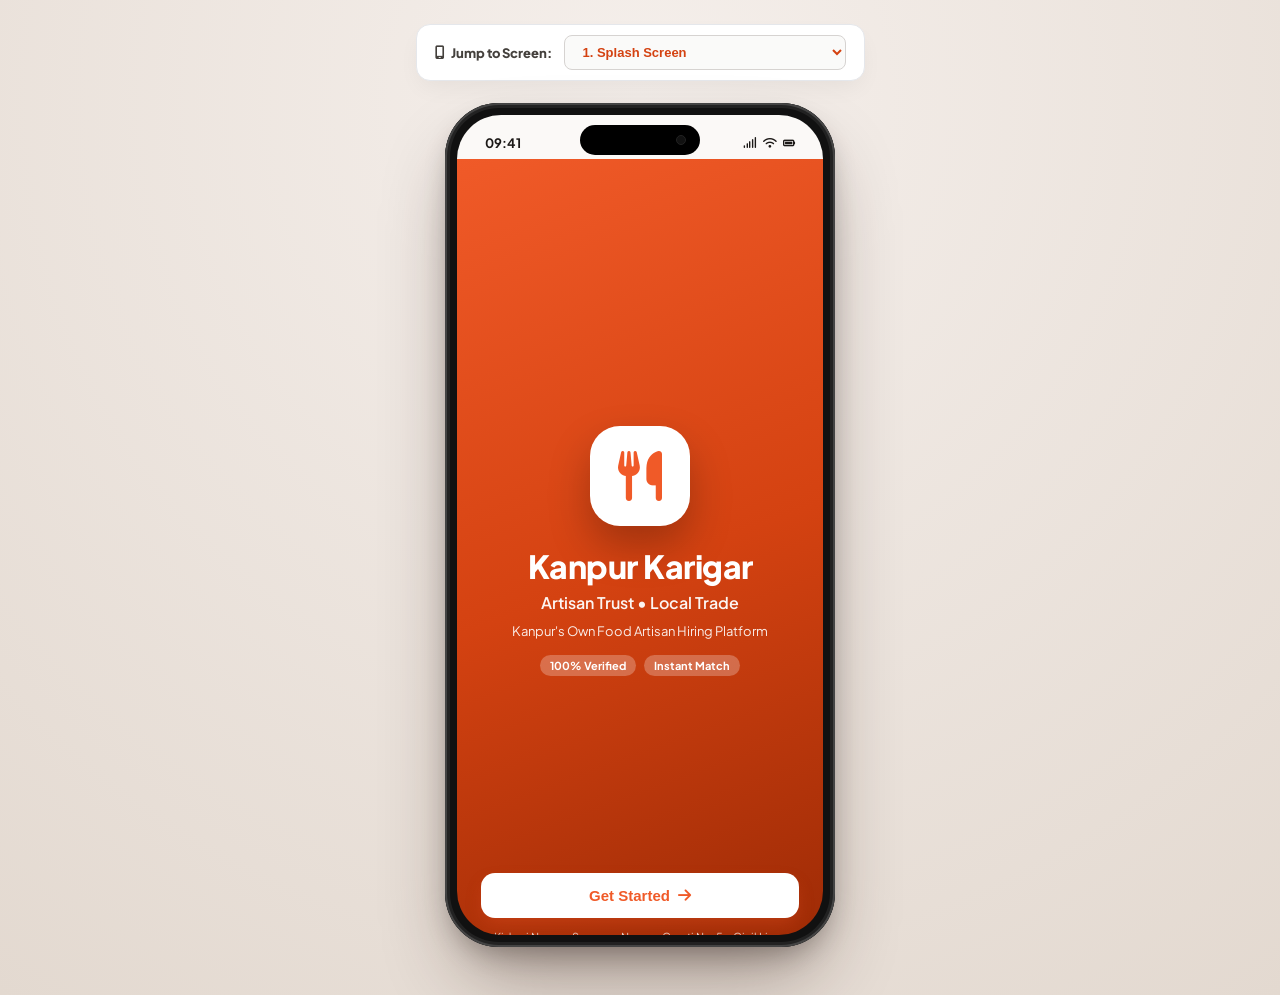
==== prototype-all.html @ 55ea6ddb "feat: refine responsive phone framing, add screen selector, dynamic bottom nav & modular designer st" ====
<!DOCTYPE html>
<html lang="en">
<head>
<meta charset="UTF-8">
<meta name="viewport" content="width=device-width, initial-scale=1.0">
<title>Kanpur Karigar — Kanpur's Local Artisan Hiring Platform</title>
<link rel="preconnect" href="https://fonts.googleapis.com">
<link rel="preconnect" href="https://fonts.gstatic.com" crossorigin>
<link href="https://fonts.googleapis.com/css2?family=Plus+Jakarta+Sans:wght@400;500;600;700;800&display=swap" rel="stylesheet">
<link rel="stylesheet" href="https://cdnjs.cloudflare.com/ajax/libs/font-awesome/6.5.1/css/all.min.css">
<style>
  :root {
    --primary: #F05A28;
    --primary-dark: #D44211;
    --primary-light: #FFF0EB;
    --secondary: #FF9900;
    --accent-green: #16A34A;
    --accent-green-light: #DCFCE7;
    --bg-phone: #FBF9F7;
    --card-white: #FFFFFF;
    --text-primary: #1C1917;
    --text-secondary: #78716C;
    --border-light: #E7E5E4;
    --shadow-sm: 0 1px 3px rgba(0,0,0,0.06);
    --shadow-md: 0 4px 12px rgba(0,0,0,0.08);
  }

  * { box-sizing: border-box; margin: 0; padding: 0; -webkit-tap-highlight-color: transparent; }
  
  body {
    font-family: 'Plus Jakarta Sans', sans-serif;
    background: radial-gradient(circle at 50% 10%, #F5EFEB 0%, #E3D9D0 100%);
    min-height: 100vh;
    display: flex;
    flex-direction: column;
    align-items: center;
    justify-content: flex-start;
    padding: 24px 16px 48px 16px;
    color: var(--text-primary);
  }

  /* Presentation Header */
  .web-header {
    margin-bottom: 16px;
    text-align: center;
    display: flex;
    flex-direction: column;
    align-items: center;
    gap: 8px;
  }
  .web-header .badge {
    background: #FFF;
    border: 1px solid #E2D9D2;
    padding: 6px 14px;
    border-radius: 999px;
    font-size: 13px;
    font-weight: 700;
    color: var(--primary-dark);
    display: inline-flex;
    align-items: center;
    gap: 6px;
    box-shadow: var(--shadow-sm);
  }
  .web-header h1 {
    font-size: 26px;
    font-weight: 800;
    letter-spacing: -0.5px;
    color: #292524;
  }
  .web-header p {
    font-size: 14px;
    color: #78716C;
    max-width: 580px;
    line-height: 1.45;
  }

  /* Screen Switcher Bar */
  .screen-selector-bar {
    background: #FFFFFF;
    border: 1px solid #E5E7EB;
    border-radius: 14px;
    padding: 10px 18px;
    display: flex;
    align-items: center;
    gap: 12px;
    margin-bottom: 22px;
    box-shadow: 0 10px 25px -5px rgba(0,0,0,0.06);
    flex-wrap: wrap;
    justify-content: center;
  }
  .screen-selector-bar span {
    font-size: 13px;
    font-weight: 800;
    color: #44403C;
    display: flex;
    align-items: center;
    gap: 6px;
  }
  .screen-select {
    padding: 8px 14px;
    border-radius: 8px;
    border: 1.5px solid #D6D3D1;
    font-size: 13px;
    font-weight: 700;
    background: #FAFAF9;
    color: var(--primary-dark);
    cursor: pointer;
    outline: none;
    transition: all 0.2s;
  }
  .screen-select:focus { border-color: var(--primary); }

  /* Device Mockup Shell */
  .device-wrapper {
    position: relative;
    width: 390px;
    height: 844px;
    border-radius: 54px;
    background: #111;
    padding: 12px;
    box-shadow: 
      0 40px 80px -20px rgba(45, 20, 10, 0.45),
      0 12px 28px -8px rgba(0, 0, 0, 0.3),
      inset 0 0 0 2px #444,
      inset 0 0 0 5px #222;
  }

  /* Dynamic Island Notch */
  .notch {
    position: absolute;
    top: 22px;
    left: 50%;
    transform: translateX(-50%);
    width: 120px;
    height: 30px;
    background: #000;
    border-radius: 20px;
    z-index: 100;
    display: flex;
    align-items: center;
    justify-content: flex-end;
    padding-right: 14px;
  }
  .notch .lens {
    width: 10px;
    height: 10px;
    border-radius: 50%;
    background: #111;
    border: 1px solid #222;
  }

  /* Device Screen Area */
  .screen-viewport {
    position: relative;
    width: 100%;
    height: 100%;
    background: var(--bg-phone);
    border-radius: 44px;
    overflow-y: auto;
    overflow-x: hidden;
    scrollbar-width: none;
  }
  .screen-viewport::-webkit-scrollbar { display: none; }

  /* Status Bar */
  .status-bar {
    position: sticky;
    top: 0;
    width: 100%;
    height: 44px;
    padding: 12px 28px 0 28px;
    display: flex;
    justify-content: space-between;
    align-items: center;
    font-size: 13px;
    font-weight: 700;
    color: #1C1917;
    z-index: 90;
    background: transparent;
  }
  .status-icons { display: flex; gap: 6px; font-size: 11px; }

  /* =====================================================
     APP SCREEN BASE RULES:
     EVERY screen is DISPLAY: NONE by default.
     ONLY .app-screen.active is displayed!
     ===================================================== */
  .app-screen {
    display: none !important;
    min-height: 100%;
    padding: 12px 18px 90px 18px;
    animation: fadeIn 0.2s ease-out;
  }
  .app-screen.active {
    display: block !important;
  }
  /* Splash screen uses flex layout when active */
  #screen-splash.active {
    display: flex !important;
    flex-direction: column;
    justify-content: space-between;
    align-items: center;
    text-align: center;
    background: linear-gradient(160deg, #F05A28 0%, #D44211 50%, #992905 100%);
    color: #FFF;
    padding: 70px 24px 36px 24px;
  }

  @keyframes fadeIn {
    from { opacity: 0; transform: translateY(6px); }
    to { opacity: 1; transform: translateY(0); }
  }

  /* Persistent Bottom Navigation */
  .bottom-nav {
    position: absolute;
    bottom: 12px;
    left: 12px;
    right: 12px;
    height: 68px;
    background: rgba(255, 255, 255, 0.96);
    backdrop-filter: blur(16px);
    border-top: 1px solid rgba(0,0,0,0.06);
    border-radius: 0 0 42px 42px;
    display: flex;
    justify-content: space-around;
    align-items: center;
    padding-bottom: 8px;
    z-index: 80;
    box-shadow: 0 -4px 16px rgba(0,0,0,0.03);
  }
  .nav-item {
    display: flex;
    flex-direction: column;
    align-items: center;
    gap: 3px;
    color: #A8A29E;
    font-size: 11px;
    font-weight: 700;
    cursor: pointer;
    transition: color 0.15s;
  }
  .nav-item:hover, .nav-item.active { color: var(--primary); }
  .nav-item i { font-size: 18px; }

  /* Standard UI Elements */
  .btn-primary {
    background: linear-gradient(135deg, var(--primary) 0%, var(--primary-dark) 100%);
    color: #FFF;
    border: none;
    border-radius: 14px;
    padding: 14px 20px;
    font-size: 15px;
    font-weight: 700;
    width: 100%;
    display: flex;
    align-items: center;
    justify-content: center;
    gap: 8px;
    cursor: pointer;
    box-shadow: 0 8px 18px -4px rgba(240, 90, 40, 0.35);
    transition: all 0.15s;
  }
  .btn-primary:active { transform: scale(0.98); }

  .btn-outline {
    background: #FFF;
    color: var(--primary);
    border: 1.5px solid var(--primary);
    border-radius: 14px;
    padding: 13px 18px;
    font-size: 14px;
    font-weight: 700;
    width: 100%;
    display: flex;
    align-items: center;
    justify-content: center;
    gap: 8px;
    cursor: pointer;
  }
  .btn-outline:active { transform: scale(0.98); }

  .btn-whatsapp {
    background: #25D366;
    color: #FFF;
    border: none;
    border-radius: 14px;
    padding: 13px 18px;
    font-size: 14px;
    font-weight: 700;
    width: 100%;
    display: flex;
    align-items: center;
    justify-content: center;
    gap: 8px;
    cursor: pointer;
    box-shadow: 0 6px 16px -3px rgba(37, 211, 102, 0.3);
  }

  .card {
    background: var(--card-white);
    border: 1px solid var(--border-light);
    border-radius: 18px;
    padding: 16px;
    margin-bottom: 12px;
    box-shadow: var(--shadow-sm);
  }

  .tag {
    display: inline-flex;
    align-items: center;
    gap: 4px;
    font-size: 11px;
    font-weight: 700;
    padding: 4px 10px;
    border-radius: 999px;
    background: #F5F5F4;
    color: #57534E;
  }
  .tag.primary { background: var(--primary-light); color: var(--primary-dark); }
  .tag.green { background: var(--accent-green-light); color: var(--accent-green); }

  /* Input wrapper */
  .input-group {
    margin-bottom: 14px;
  }
  .input-label {
    font-size: 12px;
    font-weight: 700;
    color: #44403C;
    display: block;
    margin-bottom: 6px;
  }
  .input-field {
    width: 100%;
    padding: 11px 14px;
    border: 1.5px solid #E7E5E4;
    border-radius: 12px;
    font-size: 14px;
    font-weight: 600;
    color: #1C1917;
    background: #FFF;
    outline: none;
    transition: border-color 0.15s;
  }
  .input-field:focus { border-color: var(--primary); }

  /* Splash Logo */
  .splash-logo {
    width: 100px;
    height: 100px;
    border-radius: 30px;
    background: #FFF;
    display: flex;
    align-items: center;
    justify-content: center;
    box-shadow: 0 20px 40px rgba(0,0,0,0.25);
    margin: 0 auto 20px auto;
  }
  .splash-logo i { font-size: 50px; color: var(--primary); }
  .splash-title { font-size: 32px; font-weight: 800; letter-spacing: -0.5px; }
  .splash-sub { font-size: 16px; opacity: 0.95; margin-top: 6px; font-weight: 600; }

  /* OTP Boxes */
  .otp-boxes {
    display: flex;
    justify-content: space-between;
    gap: 10px;
    margin: 16px 0;
  }
  .otp-box {
    width: 54px;
    height: 56px;
    border-radius: 14px;
    border: 2px solid #E7E5E4;
    background: #FFF;
    text-align: center;
    font-size: 20px;
    font-weight: 800;
    color: var(--primary);
    display: flex;
    align-items: center;
    justify-content: center;
  }
  .otp-box.filled { border-color: var(--primary); background: var(--primary-light); }

  /* Stat Grid */
  .stat-grid {
    display: grid;
    grid-template-columns: 1fr 1fr;
    gap: 10px;
    margin-bottom: 16px;
  }
  .stat-card {
    background: #FFF;
    border: 1px solid var(--border-light);
    border-radius: 16px;
    padding: 14px;
  }
  .stat-num { font-size: 26px; font-weight: 800; color: var(--primary-dark); }
  .stat-label { font-size: 12px; font-weight: 600; color: var(--text-secondary); margin-top: 2px; }

  /* SOS Banner */
  .sos-banner {
    background: linear-gradient(135deg, #FFF1EC 0%, #FFE4DA 100%);
    border: 1px solid #FFD3C2;
    border-radius: 18px;
    padding: 16px;
    margin-bottom: 16px;
  }

  /* Search & Category Pills */
  .search-bar {
    display: flex;
    align-items: center;
    background: #FFF;
    border: 1.5px solid var(--border-light);
    border-radius: 14px;
    padding: 10px 14px;
    gap: 10px;
    margin-bottom: 12px;
    box-shadow: var(--shadow-sm);
  }
  .search-bar input { border: none; outline: none; width: 100%; font-size: 14px; font-weight: 600; }
  .category-scroll {
    display: flex;
    gap: 8px;
    overflow-x: auto;
    padding-bottom: 8px;
    margin-bottom: 12px;
    scrollbar-width: none;
  }
  .cat-pill {
    white-space: nowrap;
    padding: 8px 14px;
    border-radius: 999px;
    font-size: 13px;
    font-weight: 700;
    background: #FFF;
    border: 1px solid var(--border-light);
    cursor: pointer;
  }
  .cat-pill.active {
    background: var(--primary);
    color: #FFF;
    border-color: var(--primary);
  }

  /* Karigar Avatar */
  .karigar-avatar {
    width: 52px;
    height: 52px;
    border-radius: 16px;
    background: #FFE5D9;
    color: var(--primary);
    display: flex;
    align-items: center;
    justify-content: center;
    font-size: 20px;
    font-weight: 800;
  }

  /* Back Button Header */
  .screen-back-header {
    display: flex;
    justify-content: space-between;
    align-items: center;
    margin-bottom: 14px;
  }
  .btn-back {
    display: inline-flex;
    align-items: center;
    gap: 6px;
    font-size: 13px;
    font-weight: 700;
    color: var(--primary);
    background: none;
    border: none;
    cursor: pointer;
  }
</style>
</head>
<body>

  <!-- Screen Selector Bar -->
  <div class="screen-selector-bar">
    <span><i class="fa-solid fa-mobile-screen"></i> Jump to Screen:</span>
    <select id="screenSelect" class="screen-select" onchange="goToScreen(this.value)">
      <option value="screen-splash" selected>1. Splash Screen</option>
      <option value="screen-lang">2. Language Selection</option>
      <option value="screen-login">3. Login & OTP Verification</option>
      <option value="screen-role">4. Role Selection (Employer / Karigar)</option>
      <option value="screen-employer-reg">5. Employer Registration</option>
      <option value="screen-dashboard">6. Employer Home Dashboard</option>
      <option value="screen-post-job">7. Post Requirement (New Job)</option>
      <option value="screen-search">8. Search Karigars</option>
      <option value="screen-karigar-profile">9. Karigar Detailed Profile</option>
      <option value="screen-karigar-reg">10. Karigar Worker Registration</option>
      <option value="screen-karigar-feed">11. Karigar Job Feed (Worker View)</option>
      <option value="screen-notifications">12. Notifications & Alerts</option>
      <option value="screen-whatsapp-chat">13. WhatsApp Mitra Broadcast</option>
      <option value="screen-my-profile">14. My Account & Settings</option>
      <option value="screen-admin-panel">15. Admin Dispatch Portal</option>
    </select>
  </div>

  <!-- Device Frame -->
  <div class="device-wrapper">
    <div class="notch"><div class="lens"></div></div>

    <div class="screen-viewport">
      <!-- Phone Status Bar -->
      <div class="status-bar">
        <span>09:41</span>
        <div class="status-icons">
          <i class="fa-solid fa-signal"></i>
          <i class="fa-solid fa-wifi"></i>
          <i class="fa-solid fa-battery-full"></i>
        </div>
      </div>

      <!-- ================= SCREEN 1: SPLASH ================= -->
      <div id="screen-splash" class="app-screen active">
        <div></div>
        <div>
          <div class="splash-logo"><i class="fa-solid fa-utensils"></i></div>
          <div class="splash-title">Kanpur Karigar</div>
          <div class="splash-sub">Artisan Trust • Local Trade</div>
          <p style="font-size:13px;opacity:0.9;margin-top:10px;">Kanpur's Own Food Artisan Hiring Platform</p>
          <div style="margin-top:16px;display:flex;justify-content:center;gap:8px;">
            <span class="tag" style="background:rgba(255,255,255,0.25);color:#FFF;">100% Verified</span>
            <span class="tag" style="background:rgba(255,255,255,0.25);color:#FFF;">Instant Match</span>
          </div>
        </div>
        <div style="width:100%;">
          <button class="btn-primary" style="background:#FFF;color:var(--primary);" onclick="goToScreen('screen-lang')">
            Get Started <i class="fa-solid fa-arrow-right"></i>
          </button>
          <p style="font-size:11px;opacity:0.75;margin-top:12px;">Kidwai Nagar • Swaroop Nagar • Gumti No. 5 • Civil Lines</p>
        </div>
      </div>

      <!-- ================= SCREEN 2: LANGUAGE ================= -->
      <div id="screen-lang" class="app-screen">
        <div class="screen-back-header">
          <button class="btn-back" onclick="goToScreen('screen-splash')"><i class="fa-solid fa-arrow-left"></i> Back</button>
          <span class="tag primary">Step 1 of 3</span>
        </div>
        <h2 style="font-size:22px;font-weight:800;margin-bottom:6px;">Choose Language</h2>
        <p style="font-size:13px;color:var(--text-secondary);margin-bottom:20px;">Select your preferred app browsing language</p>

        <div class="card" style="border:2px solid var(--primary);background:var(--primary-light);cursor:pointer;">
          <div style="display:flex;justify-content:space-between;align-items:center;">
            <div>
              <div style="font-size:17px;font-weight:800;color:var(--primary-dark);">English (Selected)</div>
              <div style="font-size:12px;color:var(--text-secondary);margin-top:2px;">Standard app experience in English</div>
            </div>
            <i class="fa-solid fa-circle-check" style="color:var(--primary);font-size:22px;"></i>
          </div>
        </div>

        <div class="card" style="cursor:pointer;opacity:0.75;">
          <div style="display:flex;justify-content:space-between;align-items:center;">
            <div>
              <div style="font-size:17px;font-weight:700;">Hindi (हिन्दी)</div>
              <div style="font-size:12px;color:var(--text-secondary);margin-top:2px;">Regional language audio assistance</div>
            </div>
            <i class="fa-regular fa-circle" style="color:#D6D3D1;font-size:22px;"></i>
          </div>
        </div>

        <div style="margin-top:160px;">
          <button class="btn-primary" onclick="goToScreen('screen-login')">
            Continue <i class="fa-solid fa-arrow-right"></i>
          </button>
        </div>
      </div>

      <!-- ================= SCREEN 3: LOGIN ================= -->
      <div id="screen-login" class="app-screen">
        <div class="screen-back-header">
          <button class="btn-back" onclick="goToScreen('screen-lang')"><i class="fa-solid fa-arrow-left"></i> Back</button>
          <span class="tag green"><i class="fa-solid fa-shield-halved"></i> 100% Free Signup</span>
        </div>
        <h2 style="font-size:22px;font-weight:800;margin-bottom:4px;">Welcome to Kanpur Karigar</h2>
        <p style="font-size:13px;color:var(--text-secondary);margin-bottom:20px;">Log in or create a free account with your mobile number</p>

        <div class="input-group">
          <label class="input-label">Mobile Number</label>
          <div style="display:flex;align-items:center;background:#FFF;border:1.5px solid #E7E5E4;border-radius:12px;padding:11px 14px;">
            <span style="font-weight:700;color:#44403C;padding-right:10px;border-right:1px solid #D6D3D1;margin-right:10px;">+91</span>
            <input type="tel" value="98390 12345" style="border:none;background:transparent;font-size:15px;font-weight:700;width:100%;outline:none;">
          </div>
        </div>

        <div class="input-group">
          <label class="input-label">Enter 4-Digit OTP Code</label>
          <div class="otp-boxes">
            <div class="otp-box filled">7</div>
            <div class="otp-box filled">4</div>
            <div class="otp-box filled">9</div>
            <div class="otp-box">1</div>
          </div>
        </div>

        <button class="btn-primary" onclick="goToScreen('screen-role')">
          Verify OTP & Continue <i class="fa-solid fa-arrow-right"></i>
        </button>

        <div style="text-align:center;margin:18px 0;font-size:12px;color:#A8A29E;">
          <span>— or quick login with —</span>
        </div>

        <button class="btn-whatsapp" onclick="goToScreen('screen-dashboard')">
          <i class="fa-brands fa-whatsapp" style="font-size:18px;"></i> Continue with WhatsApp
        </button>
      </div>

      <!-- ================= SCREEN 4: ROLE SELECT ================= -->
      <div id="screen-role" class="app-screen">
        <div class="screen-back-header">
          <button class="btn-back" onclick="goToScreen('screen-login')"><i class="fa-solid fa-arrow-left"></i> Back</button>
          <span class="tag primary">Step 2 of 3</span>
        </div>
        <h2 style="font-size:22px;font-weight:800;margin-bottom:4px;">Select Account Type</h2>
        <p style="font-size:13px;color:var(--text-secondary);margin-bottom:24px;">How would you like to use Kanpur Karigar?</p>

        <div class="card" style="border:2px solid var(--primary);background:var(--primary-light);cursor:pointer;margin-bottom:16px;" onclick="goToScreen('screen-employer-reg')">
          <div style="display:flex;gap:14px;align-items:center;">
            <div style="width:56px;height:56px;border-radius:16px;background:#FFF;display:flex;align-items:center;justify-content:center;color:var(--primary);font-size:24px;">
              <i class="fa-solid fa-shop"></i>
            </div>
            <div style="flex:1;">
              <div style="font-size:17px;font-weight:800;color:var(--primary-dark);">I am an Employer (Business)</div>
              <div style="font-size:12px;color:var(--text-secondary);margin-top:4px;line-height:1.4;">I run a Sweet Shop, Dhaba, Restaurant, or Catering business and need artisans</div>
            </div>
          </div>
        </div>

        <div class="card" style="cursor:pointer;" onclick="goToScreen('screen-karigar-reg')">
          <div style="display:flex;gap:14px;align-items:center;">
            <div style="width:56px;height:56px;border-radius:16px;background:#F5F5F4;display:flex;align-items:center;justify-content:center;color:#44403C;font-size:24px;">
              <i class="fa-solid fa-hat-chef"></i>
            </div>
            <div style="flex:1;">
              <div style="font-size:17px;font-weight:800;">I am a Karigar (Artisan / Worker)</div>
              <div style="font-size:12px;color:var(--text-secondary);margin-top:4px;line-height:1.4;">I am a Halwai, Tandoor Master, Bawarchi, or Chaat Cook looking for orders and jobs</div>
            </div>
          </div>
        </div>
      </div>

      <!-- ================= SCREEN 5: EMPLOYER REG ================= -->
      <div id="screen-employer-reg" class="app-screen">
        <div class="screen-back-header">
          <button class="btn-back" onclick="goToScreen('screen-role')"><i class="fa-solid fa-arrow-left"></i> Back</button>
          <span class="tag primary">Step 3 of 3</span>
        </div>
        <h2 style="font-size:20px;font-weight:800;margin-bottom:4px;">Register Your Business</h2>
        <p style="font-size:12px;color:var(--text-secondary);margin-bottom:16px;">Complete your profile to post jobs and search verified talent</p>

        <div class="card">
          <div class="input-group">
            <label class="input-label">Owner / Manager Full Name</label>
            <input type="text" class="input-field" value="Rajesh Sharma">
          </div>

          <div class="input-group">
            <label class="input-label">Business / Shop Name</label>
            <input type="text" class="input-field" value="Sharma Sweets & Caterers">
          </div>

          <div class="input-group">
            <label class="input-label">Business Category</label>
            <div style="display:flex;flex-wrap:wrap;gap:6px;margin-top:6px;">
              <span class="tag primary">Sweet Shop</span>
              <span class="tag">Catering</span>
              <span class="tag">Dhaba</span>
              <span class="tag">Restaurant</span>
              <span class="tag">Food Cart (Thela)</span>
              <span class="tag">Cloud Kitchen</span>
            </div>
          </div>

          <div class="input-group" style="margin-bottom:0;">
            <label class="input-label">Operating Locality in Kanpur</label>
            <select class="input-field" style="background:#FFF;">
              <option selected>Kidwai Nagar, Kanpur</option>
              <option>Gumti No. 5, Kanpur</option>
              <option>Swaroop Nagar, Kanpur</option>
              <option>Govind Nagar, Kanpur</option>
              <option>Civil Lines, Kanpur</option>
            </select>
          </div>
        </div>

        <button class="btn-primary" onclick="goToScreen('screen-dashboard')">
          Create Business Profile <i class="fa-solid fa-arrow-right"></i>
        </button>
      </div>

      <!-- ================= SCREEN 6: EMPLOYER DASHBOARD ================= -->
      <div id="screen-dashboard" class="app-screen">
        <div style="display:flex;justify-content:space-between;align-items:center;margin:8px 0 16px 0;">
          <div>
            <div style="font-size:13px;color:var(--text-secondary);font-weight:600;">Welcome back,</div>
            <div style="font-size:20px;font-weight:800;">Sharma Sweets 👋</div>
          </div>
          <span class="tag green"><i class="fa-solid fa-circle-check"></i> Verified Owner</span>
        </div>

        <!-- 4 Metrics Grid -->
        <div class="stat-grid">
          <div class="stat-card" onclick="goToScreen('screen-post-job')" style="cursor:pointer;">
            <div class="stat-num">03</div>
            <div class="stat-label">Active Demands</div>
          </div>
          <div class="stat-card" onclick="goToScreen('screen-notifications')" style="cursor:pointer;">
            <div class="stat-num">14</div>
            <div class="stat-label">Applicant Karigars</div>
          </div>
          <div class="stat-card">
            <div class="stat-num">02</div>
            <div class="stat-label">On Duty Today</div>
          </div>
          <div class="stat-card">
            <div class="stat-num">₹4,200</div>
            <div class="stat-label">Total Spent</div>
          </div>
        </div>

        <!-- SOS Urgent Booking Banner -->
        <div class="sos-banner">
          <span class="tag primary" style="background:#FFE0D3;color:var(--primary-dark);font-weight:800;">🚨 EMERGENCY SOS</span>
          <div style="font-size:15px;font-weight:800;color:#992905;margin:6px 0 4px 0;">Need an urgent replacement tonight?</div>
          <p style="font-size:12px;color:#78350F;margin-bottom:10px;">Dispatch verified halwais and cooks within 30 minutes in Kanpur</p>
          <button class="btn-primary" style="padding:9px 16px;font-size:13px;width:auto;" onclick="goToScreen('screen-search')">
            Book Instant Karigar <i class="fa-solid fa-bolt"></i>
          </button>
        </div>

        <!-- Action CTAs -->
        <div style="display:flex;gap:10px;margin-bottom:16px;">
          <button class="btn-primary" style="font-size:13px;padding:12px;" onclick="goToScreen('screen-post-job')">
            <i class="fa-solid fa-plus"></i> Post Requirement
          </button>
          <button class="btn-outline" style="font-size:13px;padding:12px;" onclick="goToScreen('screen-search')">
            <i class="fa-solid fa-magnifying-glass"></i> Search Karigars
          </button>
        </div>

        <!-- Active Requirements -->
        <div style="display:flex;justify-content:space-between;align-items:center;margin-bottom:10px;">
          <h3 style="font-size:15px;font-weight:800;">My Active Requirements (2)</h3>
          <span style="font-size:12px;color:var(--primary);font-weight:700;cursor:pointer;" onclick="goToScreen('screen-post-job')">+ Post New</span>
        </div>

        <div class="card" style="border-left:4px solid var(--primary);cursor:pointer;" onclick="goToScreen('screen-search')">
          <div style="display:flex;justify-content:space-between;">
            <div>
              <div style="font-size:15px;font-weight:800;">Master Halwai • 2 Openings</div>
              <div style="font-size:12px;color:var(--text-secondary);margin-top:2px;">Kidwai Nagar • ₹18,000/Month • Wedding Order</div>
            </div>
            <span class="tag green">Active</span>
          </div>
          <div style="margin-top:10px;padding-top:10px;border-top:1px solid #F5F5F4;display:flex;justify-content:space-between;font-size:12px;">
            <span><i class="fa-solid fa-users" style="color:var(--primary);"></i> <b>8 Applied</b></span>
            <span><i class="fa-solid fa-bookmark" style="color:var(--secondary);"></i> <b>3 Shortlisted</b></span>
            <span style="color:var(--primary);font-weight:700;">View Applicants →</span>
          </div>
        </div>

        <div class="card" style="border-left:4px solid var(--secondary);cursor:pointer;" onclick="goToScreen('screen-search')">
          <div style="display:flex;justify-content:space-between;">
            <div>
              <div style="font-size:15px;font-weight:800;">Tandoor & Roti Master • 1 Opening</div>
              <div style="font-size:12px;color:var(--text-secondary);margin-top:2px;">Swaroop Nagar • ₹15,000/Month</div>
            </div>
            <span class="tag green">Active</span>
          </div>
          <div style="margin-top:10px;padding-top:10px;border-top:1px solid #F5F5F4;display:flex;justify-content:space-between;font-size:12px;">
            <span><i class="fa-solid fa-users" style="color:var(--primary);"></i> <b>4 Applied</b></span>
            <span><i class="fa-solid fa-bookmark" style="color:var(--secondary);"></i> <b>1 Shortlisted</b></span>
            <span style="color:var(--primary);font-weight:700;">View Applicants →</span>
          </div>
        </div>
      </div>

      <!-- ================= SCREEN 7: POST JOB ================= -->
      <div id="screen-post-job" class="app-screen">
        <div class="screen-back-header">
          <button class="btn-back" onclick="goToScreen('screen-dashboard')"><i class="fa-solid fa-arrow-left"></i> Back to Home</button>
          <span class="tag green"><i class="fa-solid fa-bolt"></i> Free Posting</span>
        </div>
        <h2 style="font-size:20px;font-weight:800;margin-bottom:4px;">Post New Requirement</h2>
        <p style="font-size:12px;color:var(--text-secondary);margin-bottom:14px;">Broadcast to 2,500+ food artisans across Kanpur</p>

        <div class="card">
          <div class="input-group">
            <label class="input-label">Job Title / Role Required</label>
            <input type="text" class="input-field" value="Master Halwai (Sweets Specialist)">
          </div>

          <div class="input-group">
            <label class="input-label">Required Craft & Dish Skills</label>
            <div style="display:flex;flex-wrap:wrap;gap:6px;margin-bottom:8px;">
              <span class="tag primary">Jalebi & Imarti ✕</span>
              <span class="tag primary">Gulab Jamun ✕</span>
              <span class="tag primary">Mawa Barfi ✕</span>
            </div>
            <input type="text" class="input-field" placeholder="+ Add more skills (e.g. Kaju Katli)">
          </div>

          <div style="display:grid;grid-template-columns:1fr 1fr;gap:10px;">
            <div class="input-group">
              <label class="input-label">Vacancies</label>
              <input type="number" class="input-field" value="2">
            </div>
            <div class="input-group">
              <label class="input-label">Min. Experience</label>
              <select class="input-field" style="background:#FFF;">
                <option>2+ Years</option>
                <option selected>5+ Years</option>
                <option>8+ Years</option>
              </select>
            </div>
          </div>

          <div class="input-group">
            <label class="input-label">Salary Offer</label>
            <div style="display:flex;gap:10px;">
              <input type="text" class="input-field" value="₹18,000 - ₹20,000" style="width:65%;">
              <select class="input-field" style="width:35%;background:#FFF;">
                <option selected>Monthly</option>
                <option>Daily</option>
              </select>
            </div>
          </div>

          <div class="input-group" style="margin-bottom:0;">
            <label class="input-label">Job Duration Type</label>
            <div style="display:flex;gap:6px;">
              <span class="tag primary">Full Time</span>
              <span class="tag">Part Time</span>
              <span class="tag">Wedding / Event</span>
            </div>
          </div>
        </div>

        <button class="btn-primary" onclick="alert('Requirement successfully published! It has been broadcasted to local artisans.'); goToScreen('screen-dashboard');">
          Publish Requirement (Free) <i class="fa-solid fa-paper-plane"></i>
        </button>
      </div>

      <!-- ================= SCREEN 8: SEARCH KARIGARS ================= -->
      <div id="screen-search" class="app-screen">
        <div class="screen-back-header">
          <button class="btn-back" onclick="goToScreen('screen-dashboard')"><i class="fa-solid fa-arrow-left"></i> Dashboard</button>
          <span class="tag green">34 Available Now</span>
        </div>

        <div class="search-bar">
          <i class="fa-solid fa-magnifying-glass" style="color:#A8A29E;"></i>
          <input type="text" placeholder="Search by craft or dish (e.g. Halwai, Tandoor)">
          <i class="fa-solid fa-microphone" style="color:var(--primary);cursor:pointer;"></i>
        </div>

        <div class="category-scroll">
          <div class="cat-pill active">All Artisans</div>
          <div class="cat-pill">Halwai</div>
          <div class="cat-pill">Bawarchi</div>
          <div class="cat-pill">Chaat Master</div>
          <div class="cat-pill">Tandoor Cook</div>
        </div>

        <!-- Karigar 1 -->
        <div class="card">
          <div style="display:flex;gap:12px;align-items:center;margin-bottom:10px;">
            <div class="karigar-avatar">RK</div>
            <div style="flex:1;">
              <div style="display:flex;justify-content:space-between;align-items:center;">
                <b style="font-size:16px;">Ramesh Kumar</b>
                <span class="tag green"><i class="fa-solid fa-check"></i> Verified</span>
              </div>
              <div style="font-size:12px;color:var(--text-secondary);margin-top:2px;">
                Halwai • 8 Yrs Experience • Govind Nagar (2.4 km)
              </div>
            </div>
          </div>
          <div style="display:flex;flex-wrap:wrap;gap:6px;margin:8px 0;">
            <span class="tag primary">Desi Ghee Jalebi</span>
            <span class="tag primary">Gulab Jamun</span>
            <span class="tag primary">Khoya Sweets</span>
          </div>
          <div style="display:flex;justify-content:space-between;align-items:center;margin-top:12px;padding-top:10px;border-top:1px solid #F5F5F4;">
            <div>
              <div style="font-size:11px;color:var(--text-secondary);">Expected Wage:</div>
              <div style="font-size:15px;font-weight:800;color:var(--primary-dark);">₹18,000 / Month</div>
            </div>
            <div style="display:flex;gap:6px;">
              <button class="btn-primary" style="padding:8px 14px;font-size:12px;width:auto;" onclick="goToScreen('screen-karigar-profile')">
                View Profile
              </button>
              <button class="btn-outline" style="padding:8px 12px;font-size:12px;width:auto;" onclick="alert('Ramesh Kumar added to your shortlist!');">
                Shortlist
              </button>
            </div>
          </div>
        </div>

        <!-- Karigar 2 -->
        <div class="card">
          <div style="display:flex;gap:12px;align-items:center;margin-bottom:10px;">
            <div class="karigar-avatar" style="background:#DCFCE7;color:var(--accent-green);">SY</div>
            <div style="flex:1;">
              <div style="display:flex;justify-content:space-between;align-items:center;">
                <b style="font-size:16px;">Suresh Yadav</b>
                <span class="tag green"><i class="fa-solid fa-check"></i> Verified</span>
              </div>
              <div style="font-size:12px;color:var(--text-secondary);margin-top:2px;">
                Halwai & Chaat Master • 5 Yrs Exp • Kidwai Nagar (1.1 km)
              </div>
            </div>
          </div>
          <div style="display:flex;flex-wrap:wrap;gap:6px;margin:8px 0;">
            <span class="tag primary">Kaju Katli</span>
            <span class="tag primary">Special Aloo Tikki Chaat</span>
          </div>
          <div style="display:flex;justify-content:space-between;align-items:center;margin-top:12px;padding-top:10px;border-top:1px solid #F5F5F4;">
            <div>
              <div style="font-size:11px;color:var(--text-secondary);">Expected Wage:</div>
              <div style="font-size:15px;font-weight:800;color:var(--primary-dark);">₹16,000 / Month</div>
            </div>
            <button class="btn-primary" style="padding:8px 14px;font-size:12px;width:auto;" onclick="goToScreen('screen-karigar-profile')">
              View Profile
            </button>
          </div>
        </div>
      </div>

      <!-- ================= SCREEN 9: DETAIL PROFILE ================= -->
      <div id="screen-karigar-profile" class="app-screen">
        <div class="screen-back-header">
          <button class="btn-back" onclick="goToScreen('screen-search')"><i class="fa-solid fa-arrow-left"></i> Back to Search</button>
          <span class="tag green"><i class="fa-solid fa-certificate"></i> Kanpur Verified</span>
        </div>

        <div class="card" style="text-align:center;">
          <div class="karigar-avatar" style="width:76px;height:76px;font-size:28px;margin:0 auto 10px auto;">RK</div>
          <h2 style="font-size:20px;font-weight:800;">Ramesh Kumar</h2>
          <p style="font-size:13px;color:var(--text-secondary);margin-top:2px;">Master Halwai • 8 Years Experience</p>

          <div style="display:flex;justify-content:center;gap:8px;margin:12px 0;">
            <span class="tag primary">Govind Nagar, Kanpur</span>
            <span class="tag green">Available Immediately</span>
          </div>

          <div style="border-top:1px solid #F5F5F4;padding-top:12px;text-align:left;">
            <div style="font-size:12px;font-weight:700;color:var(--text-secondary);margin-bottom:6px;">Specialty Dishes:</div>
            <div style="display:flex;flex-wrap:wrap;gap:6px;">
              <span class="tag">Pure Desi Ghee Jalebi</span>
              <span class="tag">Gulab Jamun</span>
              <span class="tag">Mawa Barfi</span>
              <span class="tag">Shahi Samosa</span>
            </div>

            <div style="font-size:12px;font-weight:700;color:var(--text-secondary);margin:14px 0 4px 0;">Expected Wage:</div>
            <div style="font-size:18px;font-weight:800;color:var(--primary-dark);">₹18,000 / Month (or ₹1,500/Day)</div>
          </div>
        </div>

        <!-- Phone Masking Security Notice -->
        <div class="card" style="background:#FFFBEB;border:1.5px solid #FDE68A;">
          <div style="display:flex;gap:12px;">
            <i class="fa-solid fa-lock" style="color:#D97706;font-size:20px;margin-top:2px;"></i>
            <div>
              <div style="font-size:13px;font-weight:800;color:#92400E;">Phone Number Protected</div>
              <p style="font-size:12px;color:#B45309;margin-top:4px;line-height:1.4;">
                To guarantee fair pricing and avoid scams, our Admin Team verifies the artisan's availability and connects you directly via telephone.
              </p>
            </div>
          </div>
        </div>

        <div style="display:flex;flex-direction:column;gap:10px;">
          <button class="btn-primary" onclick="alert('Contact request sent! Our Kanpur Admin team will connect you to Ramesh Kumar within 15 minutes.'); goToScreen('screen-admin-panel');">
            <i class="fa-solid fa-headset"></i> Connect via Admin (Free)
          </button>
          <button class="btn-outline" onclick="alert('Ramesh Kumar shortlisted!');">
            <i class="fa-solid fa-bookmark"></i> Shortlist Profile
          </button>
        </div>
      </div>

      <!-- ================= SCREEN 10: KARIGAR REG ================= -->
      <div id="screen-karigar-reg" class="app-screen">
        <div class="screen-back-header">
          <button class="btn-back" onclick="goToScreen('screen-role')"><i class="fa-solid fa-arrow-left"></i> Back</button>
          <span class="tag green">Free Worker Profile</span>
        </div>
        <h2 style="font-size:20px;font-weight:800;margin-bottom:4px;">Karigar Registration</h2>
        <p style="font-size:12px;color:var(--text-secondary);margin-bottom:14px;">Create your profile to receive catering orders and restaurant jobs</p>

        <div class="card">
          <div style="text-align:center;margin-bottom:14px;">
            <div style="width:70px;height:70px;border-radius:50%;background:#F5F5F4;border:2px dashed #D6D3D1;display:flex;align-items:center;justify-content:center;margin:0 auto;cursor:pointer;">
              <i class="fa-solid fa-camera" style="font-size:22px;color:#A8A29E;"></i>
            </div>
            <span style="font-size:11px;color:var(--primary);font-weight:700;margin-top:6px;display:block;">Upload Passport Photo or Selfie</span>
          </div>

          <div class="input-group">
            <label class="input-label">Full Name</label>
            <input type="text" class="input-field" value="Suresh Kumar Kashyap">
          </div>

          <div class="input-group">
            <label class="input-label">Primary Craft Specialization</label>
            <select class="input-field" style="background:#FFF;">
              <option selected>Halwai (Sweets & Snacks Specialist)</option>
              <option>Bawarchi (Curries, Rice & Gravies)</option>
              <option>Tandoor & Roti Master</option>
              <option>Chaat & Fast Food Specialist</option>
            </select>
          </div>

          <div class="input-group">
            <label class="input-label">Years of Experience</label>
            <input type="number" class="input-field" value="5">
          </div>

          <div class="input-group" style="margin-bottom:0;">
            <label class="input-label">Expected Monthly Wage (₹)</label>
            <input type="text" class="input-field" value="₹16,000 / Month">
          </div>
        </div>

        <button class="btn-primary" onclick="goToScreen('screen-karigar-feed')">
          Complete Profile & Start Working <i class="fa-solid fa-arrow-right"></i>
        </button>
      </div>

      <!-- ================= SCREEN 11: KARIGAR FEED ================= -->
      <div id="screen-karigar-feed" class="app-screen">
        <div style="display:flex;justify-content:space-between;align-items:center;margin-bottom:12px;">
          <div>
            <div style="font-size:12px;color:var(--text-secondary);">Welcome,</div>
            <div style="font-size:18px;font-weight:800;">Suresh Karigar</div>
          </div>
          <span class="tag green"><i class="fa-solid fa-circle"></i> Available for Work</span>
        </div>

        <!-- Monthly Earnings -->
        <div class="card" style="background:linear-gradient(135deg, #1C1917 0%, #292524 100%);color:#FFF;">
          <div style="font-size:12px;opacity:0.8;">Earnings This Month (October)</div>
          <div style="font-size:26px;font-weight:800;color:#FDE047;margin:4px 0;">₹24,800</div>
          <div style="font-size:11px;opacity:0.85;">14 Catering Gigs Completed • 4.9 ⭐ Rating</div>
        </div>

        <h3 style="font-size:15px;font-weight:800;margin:14px 0 8px 0;">Nearby Open Gigs in Kanpur</h3>

        <!-- Gig 1 -->
        <div class="card">
          <div style="display:flex;justify-content:space-between;align-items:flex-start;">
            <div>
              <span class="tag primary">Wedding Order • 3 Days</span>
              <div style="font-size:16px;font-weight:800;margin-top:6px;">Sharma Sweets & Caterers</div>
              <div style="font-size:12px;color:var(--text-secondary);">Kidwai Nagar, Kanpur (2.4 km)</div>
            </div>
            <div style="text-align:right;">
              <div style="font-size:16px;font-weight:800;color:var(--primary-dark);">₹1,800</div>
              <div style="font-size:11px;color:var(--text-secondary);">Per Day</div>
            </div>
          </div>
          <div style="margin-top:10px;padding-top:10px;border-top:1px solid #F5F5F4;display:flex;justify-content:space-between;align-items:center;">
            <span style="font-size:12px;color:#16A34A;font-weight:700;"><i class="fa-solid fa-bowl-food"></i> Meals Included</span>
            <button class="btn-primary" style="padding:8px 14px;font-size:12px;width:auto;" onclick="alert('Application submitted! Sharma Sweets will contact you through Admin.'); goToScreen('screen-whatsapp-chat');">
              Quick Apply <i class="fa-solid fa-paper-plane"></i>
            </button>
          </div>
        </div>

        <!-- Gig 2 -->
        <div class="card">
          <div style="display:flex;justify-content:space-between;align-items:flex-start;">
            <div>
              <span class="tag">Full Time Job</span>
              <div style="font-size:16px;font-weight:800;margin-top:6px;">Royal Dhaba & Restaurant</div>
              <div style="font-size:12px;color:var(--text-secondary);">Govind Nagar, Kanpur (3.8 km)</div>
            </div>
            <div style="text-align:right;">
              <div style="font-size:16px;font-weight:800;color:var(--primary-dark);">₹16,000</div>
              <div style="font-size:11px;color:var(--text-secondary);">Per Month</div>
            </div>
          </div>
          <div style="margin-top:10px;padding-top:10px;border-top:1px solid #F5F5F4;display:flex;justify-content:space-between;align-items:center;">
            <span style="font-size:12px;color:#16A34A;font-weight:700;"><i class="fa-solid fa-clock"></i> 9 Hr Shift</span>
            <button class="btn-primary" style="padding:8px 14px;font-size:12px;width:auto;" onclick="alert('Applied for Royal Dhaba!')">
              Apply Now
            </button>
          </div>
        </div>
      </div>

      <!-- ================= SCREEN 12: NOTIFICATIONS ================= -->
      <div id="screen-notifications" class="app-screen">
        <div class="screen-back-header">
          <button class="btn-back" onclick="goToScreen('screen-dashboard')"><i class="fa-solid fa-arrow-left"></i> Back</button>
          <span class="tag primary">Activity Center</span>
        </div>
        <h2 style="font-size:20px;font-weight:800;margin-bottom:14px;">Notifications</h2>

        <div class="card" style="border-left:4px solid var(--accent-green);">
          <div style="display:flex;gap:12px;">
            <i class="fa-solid fa-circle-check" style="color:var(--accent-green);font-size:20px;margin-top:2px;"></i>
            <div style="flex:1;">
              <div style="font-size:14px;font-weight:800;">Sharma Sweets Shortlisted You</div>
              <div style="font-size:12px;color:var(--text-secondary);margin:2px 0 8px 0;">Master Halwai role • 14 Feb Wedding Order</div>
              <button class="btn-primary" style="padding:6px 12px;font-size:11px;width:auto;" onclick="goToScreen('screen-whatsapp-chat')">
                Open WhatsApp Broadcast
              </button>
            </div>
          </div>
        </div>

        <div class="card" style="border-left:4px solid var(--primary);">
          <div style="display:flex;gap:12px;">
            <i class="fa-solid fa-bullhorn" style="color:var(--primary);font-size:20px;margin-top:2px;"></i>
            <div>
              <div style="font-size:14px;font-weight:800;">New Requirement Posted in Kidwai Nagar</div>
              <div style="font-size:12px;color:var(--text-secondary);margin-top:2px;">2 Halwai needed • ₹18,000/Month</div>
              <span style="font-size:11px;color:#A8A29E;display:block;margin-top:6px;">15 mins ago</span>
            </div>
          </div>
        </div>
      </div>

      <!-- ================= SCREEN 13: WHATSAPP CHAT ================= -->
      <div id="screen-whatsapp-chat" class="app-screen">
        <div style="background:#075E54;color:#FFF;padding:12px;border-radius:14px;margin-bottom:14px;display:flex;align-items:center;gap:10px;">
          <i class="fa-brands fa-whatsapp" style="font-size:24px;color:#25D366;"></i>
          <div>
            <div style="font-size:14px;font-weight:800;">Karigar Mitra Kanpur (Bot)</div>
            <div style="font-size:11px;opacity:0.85;">Official Worker Dispatch Channel</div>
          </div>
        </div>

        <!-- Bot Broadcast -->
        <div class="card" style="font-size:13px;line-height:1.45;margin-bottom:10px;">
          <b>New Requirement Broadcast:</b><br>
          Sharma Sweets, Kidwai Nagar<br>
          Halwai Karigar • <b>₹18,000 / Month</b><br>
          Experience: 3+ Years • Full Time<br><br>
          👉 If interested in this gig, reply <b>1</b>.
        </div>

        <!-- Worker 1 reply -->
        <div style="background:#DCF8C6;padding:10px 18px;border-radius:14px 14px 0 14px;width:fit-content;margin-left:auto;margin-bottom:10px;font-weight:800;font-size:16px;">
          1
        </div>

        <!-- Bot Response -->
        <div class="card" style="font-size:13px;line-height:1.45;">
          ✅ <b>Thank you!</b> Our Kanpur Admin Team has notified the employer and will call you shortly on your phone to connect both parties.
        </div>

        <button class="btn-primary" style="margin-top:16px;" onclick="goToScreen('screen-admin-panel')">
          View in Admin Matching Portal <i class="fa-solid fa-arrow-right"></i>
        </button>
      </div>

      <!-- ================= SCREEN 14: MY PROFILE ================= -->
      <div id="screen-my-profile" class="app-screen">
        <div class="screen-back-header">
          <button class="btn-back" onclick="goToScreen('screen-dashboard')"><i class="fa-solid fa-arrow-left"></i> Dashboard</button>
          <span class="tag green"><i class="fa-solid fa-shield-halved"></i> Active Account</span>
        </div>
        <h2 style="font-size:20px;font-weight:800;margin-bottom:14px;">My Profile & Settings</h2>

        <div class="card" style="text-align:center;">
          <div class="karigar-avatar" style="width:70px;height:70px;font-size:26px;margin:0 auto 10px auto;">SS</div>
          <div style="font-size:18px;font-weight:800;">Sharma Sweets & Caterers</div>
          <div style="font-size:12px;color:var(--text-secondary);margin-top:2px;">Kidwai Nagar, Kanpur • Member since 2024</div>
        </div>

        <div class="card">
          <div style="display:flex;justify-content:space-between;padding:12px 0;border-bottom:1px solid #F5F5F4;cursor:pointer;" onclick="goToScreen('screen-lang')">
            <span><i class="fa-solid fa-language" style="color:var(--primary);margin-right:10px;"></i> App Language (English)</span>
            <i class="fa-solid fa-chevron-right" style="color:#A8A29E;"></i>
          </div>
          <div style="display:flex;justify-content:space-between;padding:12px 0;border-bottom:1px solid #F5F5F4;cursor:pointer;" onclick="goToScreen('screen-admin-panel')">
            <span><i class="fa-solid fa-user-gear" style="color:var(--secondary);margin-right:10px;"></i> Admin Dispatch Portal</span>
            <i class="fa-solid fa-chevron-right" style="color:#A8A29E;"></i>
          </div>
          <div style="display:flex;justify-content:space-between;padding:12px 0;border-bottom:1px solid #F5F5F4;">
            <span><i class="fa-solid fa-phone" style="color:var(--accent-green);margin-right:10px;"></i> Kanpur Support Helpline</span>
            <b>0512-233-XXXX</b>
          </div>
          <div style="display:flex;justify-content:space-between;padding:12px 0;cursor:pointer;" onclick="goToScreen('screen-splash')">
            <span style="color:#DC2626;font-weight:700;"><i class="fa-solid fa-right-from-bracket" style="margin-right:10px;"></i> Log Out</span>
          </div>
        </div>
      </div>

      <!-- ================= SCREEN 15: ADMIN PANEL ================= -->
      <div id="screen-admin-panel" class="app-screen">
        <div style="background:#1C1917;color:#FFF;padding:12px;border-radius:14px;margin-bottom:14px;display:flex;justify-content:space-between;align-items:center;">
          <span style="font-size:13px;font-weight:800;"><i class="fa-solid fa-shield-halved" style="color:var(--primary);"></i> Admin Operations Portal</span>
          <span class="tag green" style="font-size:10px;">Internal Only</span>
        </div>

        <div class="card" style="border-left:4px solid var(--primary);">
          <div style="font-size:13px;font-weight:800;margin-bottom:6px;">Pending Match Request #101</div>
          <div style="font-size:12px;color:#44403C;line-height:1.5;">
            <b>Employer:</b> Sharma Sweets & Caterers<br>
            <b>Candidate:</b> Ramesh Kumar (Halwai, 8 Yrs Exp)<br>
            <b>Status:</b> Requested direct contact
          </div>
          <div style="display:flex;gap:8px;margin-top:10px;">
            <button class="btn-primary" style="padding:7px 12px;font-size:11px;width:auto;" onclick="alert('Calling Karigar Ramesh Kumar at +91-98390XXXXX...');">
              <i class="fa-solid fa-phone"></i> Call Karigar
            </button>
            <button class="btn-whatsapp" style="padding:7px 12px;font-size:11px;width:auto;" onclick="alert('Connecting Sharma Sweets with Ramesh Kumar!');">
              Connect Employer
            </button>
          </div>
        </div>

        <div class="card">
          <div style="font-size:13px;font-weight:800;margin-bottom:6px;">Incoming WhatsApp Leads</div>
          <p style="font-size:12px;color:var(--text-secondary);line-height:1.4;">
            +91-97XXXXXX21: <i>"Chinese cook with 5 yrs dhaba experience, looking for orders in Swaroop Nagar."</i>
          </p>
          <button class="btn-primary" style="padding:7px 12px;font-size:11px;margin-top:8px;background:#44403C;box-shadow:none;width:auto;" onclick="goToScreen('screen-karigar-reg')">
            + Create Worker Profile
          </button>
        </div>

        <button class="btn-outline" style="margin-top:8px;" onclick="goToScreen('screen-dashboard')">
          ← Exit Admin & Return to App
        </button>
      </div>

    </div>

    <!-- Bottom Navigation Bar -->
    <div class="bottom-nav">
      <div class="nav-item" onclick="goToScreen('screen-dashboard')">
        <i class="fa-solid fa-house"></i>
        <span>Home</span>
      </div>
      <div class="nav-item" onclick="goToScreen('screen-search')">
        <i class="fa-solid fa-magnifying-glass"></i>
        <span>Search</span>
      </div>
      <div class="nav-item" onclick="goToScreen('screen-post-job')">
        <i class="fa-solid fa-circle-plus" style="font-size:24px;color:var(--primary);"></i>
        <span>Post Job</span>
      </div>
      <div class="nav-item" onclick="goToScreen('screen-notifications')">
        <i class="fa-solid fa-bell"></i>
        <span>Alerts</span>
      </div>
      <div class="nav-item" onclick="goToScreen('screen-my-profile')">
        <i class="fa-solid fa-user"></i>
        <span>Account</span>
      </div>
    </div>
  </div>

  <script>
    function goToScreen(screenId) {
      // Hide all screens
      const screens = document.querySelectorAll('.app-screen');
      screens.forEach(s => s.classList.remove('active'));

      // Show target screen
      const target = document.getElementById(screenId);
      if (target) {
        target.classList.add('active');
        document.querySelector('.screen-viewport').scrollTop = 0;
      }

      // Sync the top dropdown selector
      const select = document.getElementById('screenSelect');
      if (select) select.value = screenId;

      // Show/Hide bottom navigation footer based on screen need
      const screensWithNav = [
        'screen-dashboard',
        'screen-search',
        'screen-post-job',
        'screen-notifications',
        'screen-my-profile',
        'screen-karigar-profile',
        'screen-karigar-feed'
      ];
      const bottomNav = document.querySelector('.bottom-nav');
      if (bottomNav) {
        if (screensWithNav.includes(screenId)) {
          bottomNav.style.display = 'flex';
          if (target && screenId !== 'screen-splash') target.style.paddingBottom = '78px';
        } else {
          bottomNav.style.display = 'none';
          if (target && screenId !== 'screen-splash') target.style.paddingBottom = '24px';
        }
      }

      // Sync the bottom nav bar highlight
      const navItems = document.querySelectorAll('.nav-item');
      navItems.forEach(n => n.classList.remove('active'));
      if (screenId === 'screen-dashboard') navItems[0].classList.add('active');
      if (screenId === 'screen-search' || screenId === 'screen-karigar-profile') navItems[1].classList.add('active');
      if (screenId === 'screen-post-job') navItems[2].classList.add('active');
      if (screenId === 'screen-notifications' || screenId === 'screen-whatsapp-chat') navItems[3].classList.add('active');
      if (screenId === 'screen-my-profile' || screenId === 'screen-admin-panel') navItems[4].classList.add('active');
    }

    // Initialize to Splash screen on load
    window.addEventListener('DOMContentLoaded', () => {
      goToScreen('screen-splash');
    });
  </script>
</body>
</html>
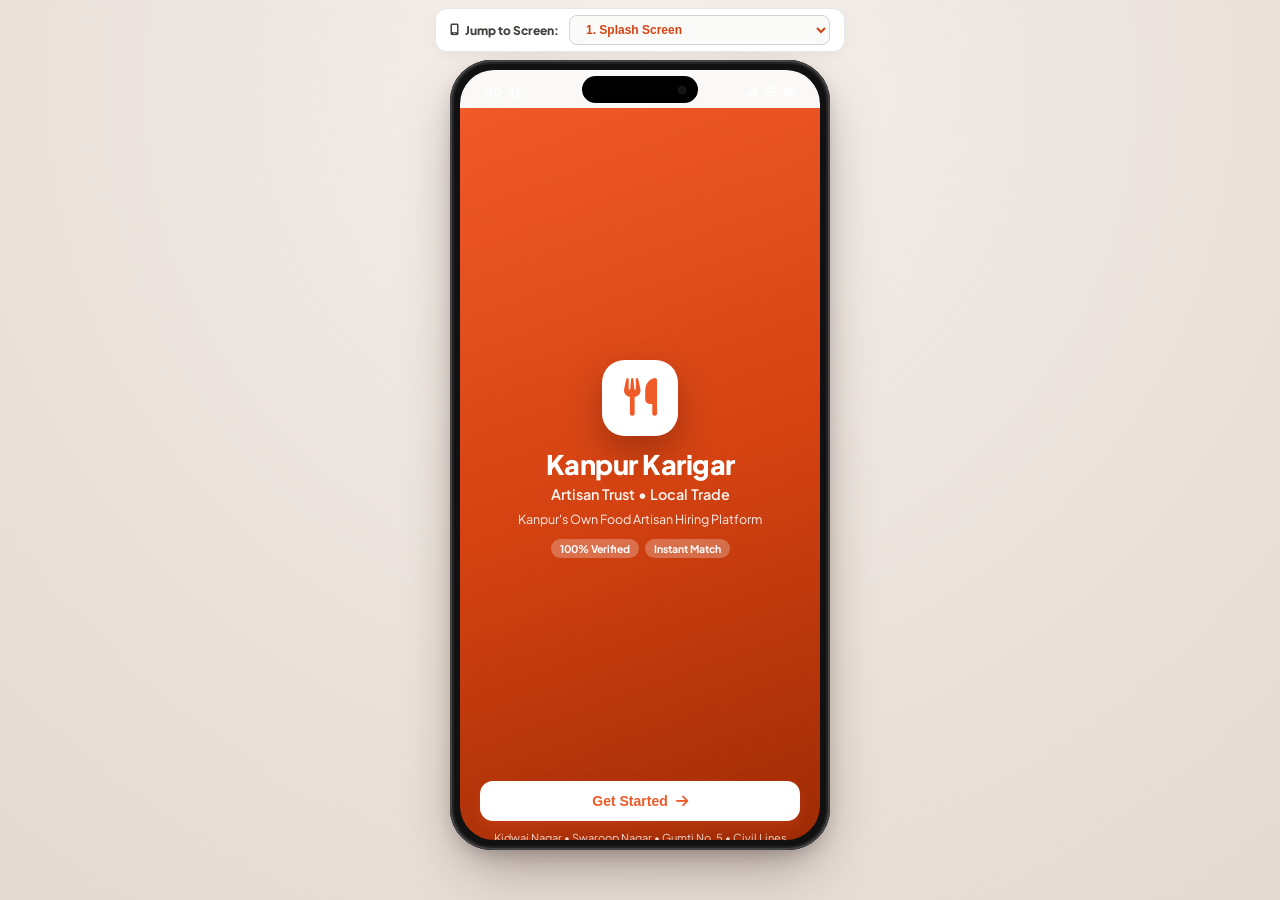
==== commit 910b93ab: "feat: implement reactive dummy data store & interactive controls across all screens" ====
--- a/prototype-all.html
+++ b/prototype-all.html
@@ -23,73 +23,48 @@
     --border-light: #E7E5E4;
     --shadow-sm: 0 1px 3px rgba(0,0,0,0.06);
     --shadow-md: 0 4px 12px rgba(0,0,0,0.08);
+
+    /* Responsive phone sizing: fits cleanly at 100% browser zoom */
+    --phone-h: min(790px, calc(100vh - 60px));
+    --phone-w: calc(var(--phone-h) * (380 / 790));
   }
 
   * { box-sizing: border-box; margin: 0; padding: 0; -webkit-tap-highlight-color: transparent; }
-  
+
+  html, body {
+    height: 100vh;
+    max-height: 100vh;
+    overflow: hidden;
+  }
+
   body {
     font-family: 'Plus Jakarta Sans', sans-serif;
     background: radial-gradient(circle at 50% 10%, #F5EFEB 0%, #E3D9D0 100%);
-    min-height: 100vh;
     display: flex;
     flex-direction: column;
     align-items: center;
     justify-content: flex-start;
-    padding: 24px 16px 48px 16px;
+    padding: 8px 16px 8px 16px;
     color: var(--text-primary);
-  }
-
-  /* Presentation Header */
-  .web-header {
-    margin-bottom: 16px;
-    text-align: center;
-    display: flex;
-    flex-direction: column;
-    align-items: center;
-    gap: 8px;
-  }
-  .web-header .badge {
-    background: #FFF;
-    border: 1px solid #E2D9D2;
-    padding: 6px 14px;
-    border-radius: 999px;
-    font-size: 13px;
-    font-weight: 700;
-    color: var(--primary-dark);
-    display: inline-flex;
-    align-items: center;
-    gap: 6px;
-    box-shadow: var(--shadow-sm);
-  }
-  .web-header h1 {
-    font-size: 26px;
-    font-weight: 800;
-    letter-spacing: -0.5px;
-    color: #292524;
-  }
-  .web-header p {
-    font-size: 14px;
-    color: #78716C;
-    max-width: 580px;
-    line-height: 1.45;
-  }
-
-  /* Screen Switcher Bar */
+    -webkit-font-smoothing: antialiased;
+  }
+
+  /* Screen Switcher Bar (Compact & Sleek) */
   .screen-selector-bar {
     background: #FFFFFF;
     border: 1px solid #E5E7EB;
-    border-radius: 14px;
-    padding: 10px 18px;
+    border-radius: 12px;
+    padding: 6px 14px;
     display: flex;
     align-items: center;
-    gap: 12px;
-    margin-bottom: 22px;
-    box-shadow: 0 10px 25px -5px rgba(0,0,0,0.06);
-    flex-wrap: wrap;
-    justify-content: center;
+    gap: 10px;
+    margin-bottom: 8px;
+    box-shadow: 0 4px 14px -3px rgba(0,0,0,0.06);
+    flex-shrink: 0;
+    z-index: 200;
   }
   .screen-selector-bar span {
-    font-size: 13px;
+    font-size: 12px;
     font-weight: 800;
     color: #44403C;
     display: flex;
@@ -97,10 +72,10 @@
     gap: 6px;
   }
   .screen-select {
-    padding: 8px 14px;
+    padding: 6px 12px;
     border-radius: 8px;
     border: 1.5px solid #D6D3D1;
-    font-size: 13px;
+    font-size: 12px;
     font-weight: 700;
     background: #FAFAF9;
     color: var(--primary-dark);
@@ -113,37 +88,42 @@
   /* Device Mockup Shell */
   .device-wrapper {
     position: relative;
-    width: 390px;
-    height: 844px;
-    border-radius: 54px;
+    width: var(--phone-w);
+    height: var(--phone-h);
+    max-height: calc(100vh - 58px);
+    border-radius: clamp(38px, 4.6vh, 50px);
     background: #111;
-    padding: 12px;
+    padding: clamp(8px, 1.1vh, 11px);
     box-shadow: 
-      0 40px 80px -20px rgba(45, 20, 10, 0.45),
-      0 12px 28px -8px rgba(0, 0, 0, 0.3),
+      0 25px 60px -15px rgba(45, 20, 10, 0.4),
+      0 8px 20px -6px rgba(0, 0, 0, 0.25),
       inset 0 0 0 2px #444,
-      inset 0 0 0 5px #222;
+      inset 0 0 0 4px #222;
+    flex-shrink: 0;
+    display: flex;
+    flex-direction: column;
+    overflow: hidden;
   }
 
   /* Dynamic Island Notch */
   .notch {
     position: absolute;
-    top: 22px;
+    top: clamp(14px, 1.8vh, 19px);
     left: 50%;
     transform: translateX(-50%);
-    width: 120px;
-    height: 30px;
+    width: clamp(100px, 13vh, 116px);
+    height: clamp(24px, 3vh, 28px);
     background: #000;
     border-radius: 20px;
     z-index: 100;
     display: flex;
     align-items: center;
     justify-content: flex-end;
-    padding-right: 14px;
+    padding-right: 12px;
   }
   .notch .lens {
-    width: 10px;
-    height: 10px;
+    width: 8px;
+    height: 8px;
     border-radius: 50%;
     background: #111;
     border: 1px solid #222;
@@ -155,7 +135,7 @@
     width: 100%;
     height: 100%;
     background: var(--bg-phone);
-    border-radius: 44px;
+    border-radius: clamp(30px, 3.8vh, 42px);
     overflow-y: auto;
     overflow-x: hidden;
     scrollbar-width: none;
@@ -167,12 +147,12 @@
     position: sticky;
     top: 0;
     width: 100%;
-    height: 44px;
-    padding: 12px 28px 0 28px;
+    height: 38px;
+    padding: 8px 24px 0 24px;
     display: flex;
     justify-content: space-between;
     align-items: center;
-    font-size: 13px;
+    font-size: 12px;
     font-weight: 700;
     color: #1C1917;
     z-index: 90;
@@ -180,21 +160,18 @@
   }
   .status-icons { display: flex; gap: 6px; font-size: 11px; }
 
-  /* =====================================================
-     APP SCREEN BASE RULES:
-     EVERY screen is DISPLAY: NONE by default.
-     ONLY .app-screen.active is displayed!
-     ===================================================== */
+  /* Screen Base Rules */
   .app-screen {
     display: none !important;
     min-height: 100%;
-    padding: 12px 18px 90px 18px;
+    padding: 6px 16px 78px 16px;
     animation: fadeIn 0.2s ease-out;
   }
   .app-screen.active {
     display: block !important;
   }
-  /* Splash screen uses flex layout when active */
+
+  /* Splash Screen Layout */
   #screen-splash.active {
     display: flex !important;
     flex-direction: column;
@@ -203,29 +180,46 @@
     text-align: center;
     background: linear-gradient(160deg, #F05A28 0%, #D44211 50%, #992905 100%);
     color: #FFF;
-    padding: 70px 24px 36px 24px;
-  }
+    padding: clamp(20px, 3.2vh, 36px) 20px clamp(24px, 3.8vh, 36px) 20px;
+    min-height: 100%;
+    box-sizing: border-box;
+  }
+
+  .splash-logo {
+    width: clamp(66px, 8.5vh, 86px);
+    height: clamp(66px, 8.5vh, 86px);
+    border-radius: clamp(20px, 2.5vh, 26px);
+    background: #FFF;
+    display: flex;
+    align-items: center;
+    justify-content: center;
+    box-shadow: 0 16px 36px rgba(0,0,0,0.25);
+    margin: 0 auto clamp(8px, 1.2vh, 14px) auto;
+  }
+  .splash-logo i { font-size: clamp(34px, 4.2vh, 44px); color: var(--primary); }
+  .splash-title { font-size: clamp(24px, 3vh, 28px); font-weight: 800; letter-spacing: -0.5px; }
+  .splash-sub { font-size: clamp(13px, 1.6vh, 15px); opacity: 0.95; margin-top: 4px; font-weight: 600; }
 
   @keyframes fadeIn {
-    from { opacity: 0; transform: translateY(6px); }
+    from { opacity: 0; transform: translateY(5px); }
     to { opacity: 1; transform: translateY(0); }
   }
 
   /* Persistent Bottom Navigation */
   .bottom-nav {
     position: absolute;
-    bottom: 12px;
-    left: 12px;
-    right: 12px;
-    height: 68px;
+    bottom: clamp(8px, 1.1vh, 11px);
+    left: clamp(8px, 1.1vh, 11px);
+    right: clamp(8px, 1.1vh, 11px);
+    height: 60px;
     background: rgba(255, 255, 255, 0.96);
     backdrop-filter: blur(16px);
     border-top: 1px solid rgba(0,0,0,0.06);
-    border-radius: 0 0 42px 42px;
+    border-radius: 0 0 clamp(28px, 3.6vh, 38px) clamp(28px, 3.6vh, 38px);
     display: flex;
     justify-content: space-around;
     align-items: center;
-    padding-bottom: 8px;
+    padding-bottom: 4px;
     z-index: 80;
     box-shadow: 0 -4px 16px rgba(0,0,0,0.03);
   }
@@ -233,42 +227,23 @@
     display: flex;
     flex-direction: column;
     align-items: center;
-    gap: 3px;
+    gap: 2px;
     color: #A8A29E;
-    font-size: 11px;
+    font-size: 10.5px;
     font-weight: 700;
     cursor: pointer;
     transition: color 0.15s;
   }
   .nav-item:hover, .nav-item.active { color: var(--primary); }
-  .nav-item i { font-size: 18px; }
+  .nav-item i { font-size: 17px; }
 
   /* Standard UI Elements */
   .btn-primary {
     background: linear-gradient(135deg, var(--primary) 0%, var(--primary-dark) 100%);
     color: #FFF;
     border: none;
-    border-radius: 14px;
-    padding: 14px 20px;
-    font-size: 15px;
-    font-weight: 700;
-    width: 100%;
-    display: flex;
-    align-items: center;
-    justify-content: center;
-    gap: 8px;
-    cursor: pointer;
-    box-shadow: 0 8px 18px -4px rgba(240, 90, 40, 0.35);
-    transition: all 0.15s;
-  }
-  .btn-primary:active { transform: scale(0.98); }
-
-  .btn-outline {
-    background: #FFF;
-    color: var(--primary);
-    border: 1.5px solid var(--primary);
-    border-radius: 14px;
-    padding: 13px 18px;
+    border-radius: 13px;
+    padding: 12px 18px;
     font-size: 14px;
     font-weight: 700;
     width: 100%;
@@ -277,16 +252,19 @@
     justify-content: center;
     gap: 8px;
     cursor: pointer;
-  }
-  .btn-outline:active { transform: scale(0.98); }
-
-  .btn-whatsapp {
-    background: #25D366;
-    color: #FFF;
-    border: none;
-    border-radius: 14px;
-    padding: 13px 18px;
-    font-size: 14px;
+    box-shadow: 0 6px 16px -3px rgba(240, 90, 40, 0.35);
+    transition: all 0.15s;
+    user-select: none;
+  }
+  .btn-primary:active { transform: scale(0.98); }
+
+  .btn-outline {
+    background: #FFF;
+    color: var(--primary);
+    border: 1.5px solid var(--primary);
+    border-radius: 13px;
+    padding: 11px 16px;
+    font-size: 13.5px;
     font-weight: 700;
     width: 100%;
     display: flex;
@@ -294,49 +272,74 @@
     justify-content: center;
     gap: 8px;
     cursor: pointer;
-    box-shadow: 0 6px 16px -3px rgba(37, 211, 102, 0.3);
-  }
+    transition: all 0.15s;
+    user-select: none;
+  }
+  .btn-outline:active { transform: scale(0.98); }
+
+  .btn-whatsapp {
+    background: #25D366;
+    color: #FFF;
+    border: none;
+    border-radius: 13px;
+    padding: 11px 16px;
+    font-size: 13.5px;
+    font-weight: 700;
+    width: 100%;
+    display: flex;
+    align-items: center;
+    justify-content: center;
+    gap: 8px;
+    cursor: pointer;
+    box-shadow: 0 5px 14px -3px rgba(37, 211, 102, 0.3);
+    transition: all 0.15s;
+  }
+  .btn-whatsapp:active { transform: scale(0.98); }
 
   .card {
     background: var(--card-white);
     border: 1px solid var(--border-light);
-    border-radius: 18px;
-    padding: 16px;
-    margin-bottom: 12px;
+    border-radius: 16px;
+    padding: 14px;
+    margin-bottom: 10px;
     box-shadow: var(--shadow-sm);
+    transition: all 0.2s ease;
   }
 
   .tag {
     display: inline-flex;
     align-items: center;
     gap: 4px;
-    font-size: 11px;
+    font-size: 10.5px;
     font-weight: 700;
-    padding: 4px 10px;
+    padding: 3px 9px;
     border-radius: 999px;
     background: #F5F5F4;
     color: #57534E;
+    transition: all 0.15s;
   }
   .tag.primary { background: var(--primary-light); color: var(--primary-dark); }
   .tag.green { background: var(--accent-green-light); color: var(--accent-green); }
+  .tag.interactive { cursor: pointer; }
+  .tag.interactive.selected { background: var(--primary); color: #FFF; }
+  .tag.removable { cursor: pointer; }
+  .tag.removable:hover { background: #FEE2E2; color: #DC2626; }
 
   /* Input wrapper */
-  .input-group {
-    margin-bottom: 14px;
-  }
+  .input-group { margin-bottom: 12px; }
   .input-label {
-    font-size: 12px;
+    font-size: 11.5px;
     font-weight: 700;
     color: #44403C;
     display: block;
-    margin-bottom: 6px;
+    margin-bottom: 5px;
   }
   .input-field {
     width: 100%;
-    padding: 11px 14px;
+    padding: 10px 13px;
     border: 1.5px solid #E7E5E4;
-    border-radius: 12px;
-    font-size: 14px;
+    border-radius: 11px;
+    font-size: 13.5px;
     font-weight: 600;
     color: #1C1917;
     background: #FFF;
@@ -345,68 +348,55 @@
   }
   .input-field:focus { border-color: var(--primary); }
 
-  /* Splash Logo */
-  .splash-logo {
-    width: 100px;
-    height: 100px;
-    border-radius: 30px;
-    background: #FFF;
-    display: flex;
-    align-items: center;
-    justify-content: center;
-    box-shadow: 0 20px 40px rgba(0,0,0,0.25);
-    margin: 0 auto 20px auto;
-  }
-  .splash-logo i { font-size: 50px; color: var(--primary); }
-  .splash-title { font-size: 32px; font-weight: 800; letter-spacing: -0.5px; }
-  .splash-sub { font-size: 16px; opacity: 0.95; margin-top: 6px; font-weight: 600; }
-
   /* OTP Boxes */
   .otp-boxes {
     display: flex;
     justify-content: space-between;
-    gap: 10px;
-    margin: 16px 0;
+    gap: 8px;
+    margin: 14px 0;
   }
   .otp-box {
-    width: 54px;
-    height: 56px;
-    border-radius: 14px;
+    width: 50px;
+    height: 52px;
+    border-radius: 13px;
     border: 2px solid #E7E5E4;
     background: #FFF;
     text-align: center;
-    font-size: 20px;
+    font-size: 19px;
     font-weight: 800;
     color: var(--primary);
-    display: flex;
-    align-items: center;
-    justify-content: center;
-  }
+    outline: none;
+    transition: all 0.15s;
+  }
+  .otp-box:focus { border-color: var(--primary); background: var(--primary-light); }
   .otp-box.filled { border-color: var(--primary); background: var(--primary-light); }
 
   /* Stat Grid */
   .stat-grid {
     display: grid;
     grid-template-columns: 1fr 1fr;
-    gap: 10px;
-    margin-bottom: 16px;
+    gap: 8px;
+    margin-bottom: 12px;
   }
   .stat-card {
     background: #FFF;
     border: 1px solid var(--border-light);
-    border-radius: 16px;
-    padding: 14px;
-  }
-  .stat-num { font-size: 26px; font-weight: 800; color: var(--primary-dark); }
-  .stat-label { font-size: 12px; font-weight: 600; color: var(--text-secondary); margin-top: 2px; }
+    border-radius: 14px;
+    padding: 11px 13px;
+    cursor: pointer;
+    transition: transform 0.15s, box-shadow 0.15s;
+  }
+  .stat-card:hover { transform: translateY(-2px); box-shadow: var(--shadow-md); }
+  .stat-num { font-size: 22px; font-weight: 800; color: var(--primary-dark); }
+  .stat-label { font-size: 11px; font-weight: 600; color: var(--text-secondary); margin-top: 2px; }
 
   /* SOS Banner */
   .sos-banner {
     background: linear-gradient(135deg, #FFF1EC 0%, #FFE4DA 100%);
     border: 1px solid #FFD3C2;
-    border-radius: 18px;
-    padding: 16px;
-    margin-bottom: 16px;
+    border-radius: 16px;
+    padding: 13px;
+    margin-bottom: 12px;
   }
 
   /* Search & Category Pills */
@@ -415,30 +405,31 @@
     align-items: center;
     background: #FFF;
     border: 1.5px solid var(--border-light);
-    border-radius: 14px;
-    padding: 10px 14px;
-    gap: 10px;
-    margin-bottom: 12px;
+    border-radius: 13px;
+    padding: 9px 13px;
+    gap: 8px;
+    margin-bottom: 10px;
     box-shadow: var(--shadow-sm);
   }
-  .search-bar input { border: none; outline: none; width: 100%; font-size: 14px; font-weight: 600; }
+  .search-bar input { border: none; outline: none; width: 100%; font-size: 13px; font-weight: 600; }
   .category-scroll {
     display: flex;
-    gap: 8px;
+    gap: 6px;
     overflow-x: auto;
-    padding-bottom: 8px;
-    margin-bottom: 12px;
+    padding-bottom: 6px;
+    margin-bottom: 10px;
     scrollbar-width: none;
   }
   .cat-pill {
     white-space: nowrap;
-    padding: 8px 14px;
+    padding: 6px 12px;
     border-radius: 999px;
-    font-size: 13px;
+    font-size: 12px;
     font-weight: 700;
     background: #FFF;
     border: 1px solid var(--border-light);
     cursor: pointer;
+    transition: all 0.15s;
   }
   .cat-pill.active {
     background: var(--primary);
@@ -448,16 +439,17 @@
 
   /* Karigar Avatar */
   .karigar-avatar {
-    width: 52px;
-    height: 52px;
-    border-radius: 16px;
+    width: 48px;
+    height: 48px;
+    border-radius: 14px;
     background: #FFE5D9;
     color: var(--primary);
     display: flex;
     align-items: center;
     justify-content: center;
-    font-size: 20px;
+    font-size: 18px;
     font-weight: 800;
+    flex-shrink: 0;
   }
 
   /* Back Button Header */
@@ -465,19 +457,152 @@
     display: flex;
     justify-content: space-between;
     align-items: center;
-    margin-bottom: 14px;
+    margin-bottom: 10px;
   }
   .btn-back {
     display: inline-flex;
     align-items: center;
     gap: 6px;
-    font-size: 13px;
+    font-size: 12.5px;
     font-weight: 700;
     color: var(--primary);
     background: none;
     border: none;
     cursor: pointer;
   }
+
+  /* Stepper Buttons for Post Job */
+  .stepper {
+    display: flex;
+    align-items: center;
+    border: 1.5px solid #E7E5E4;
+    border-radius: 11px;
+    background: #FFF;
+    overflow: hidden;
+  }
+  .stepper button {
+    background: #F5F5F4;
+    border: none;
+    width: 38px;
+    height: 38px;
+    font-size: 16px;
+    font-weight: 800;
+    color: #44403C;
+    cursor: pointer;
+  }
+  .stepper button:active { background: #E7E5E4; }
+  .stepper input {
+    width: 100%;
+    border: none;
+    text-align: center;
+    font-size: 14px;
+    font-weight: 800;
+    outline: none;
+  }
+
+  /* Toast Notification */
+  #appToast {
+    position: absolute;
+    top: 50px;
+    left: 50%;
+    transform: translateX(-50%) translateY(-20px);
+    background: #1C1917;
+    color: #FFF;
+    padding: 8px 16px;
+    border-radius: 999px;
+    font-size: 12px;
+    font-weight: 700;
+    box-shadow: 0 10px 25px rgba(0,0,0,0.3);
+    z-index: 250;
+    opacity: 0;
+    pointer-events: none;
+    transition: all 0.25s cubic-bezier(0.16, 1, 0.3, 1);
+    white-space: nowrap;
+    display: flex;
+    align-items: center;
+    gap: 6px;
+  }
+  #appToast.show {
+    opacity: 1;
+    transform: translateX(-50%) translateY(0);
+  }
+
+  /* Simulated Call Overlay */
+  #callOverlay {
+    position: absolute;
+    inset: 0;
+    background: linear-gradient(180deg, #18181B 0%, #09090B 100%);
+    z-index: 300;
+    display: none;
+    flex-direction: column;
+    justify-content: space-between;
+    align-items: center;
+    padding: 70px 24px 40px 24px;
+    color: #FFF;
+    text-align: center;
+    border-radius: clamp(30px, 3.8vh, 42px);
+  }
+  #callOverlay.active { display: flex; animation: fadeIn 0.25s ease-out; }
+
+  /* Booking Confirmation Bottom Sheet Modal */
+  .modal-backdrop {
+    position: absolute;
+    inset: 0;
+    background: rgba(0,0,0,0.5);
+    z-index: 210;
+    display: none;
+    align-items: flex-end;
+    border-radius: clamp(30px, 3.8vh, 42px);
+  }
+  .modal-backdrop.active { display: flex; animation: fadeIn 0.15s ease-out; }
+  .bottom-sheet {
+    background: #FFF;
+    width: 100%;
+    border-radius: 24px 24px 0 0;
+    padding: 20px 18px 28px 18px;
+    box-shadow: 0 -10px 30px rgba(0,0,0,0.15);
+    animation: slideUp 0.2s cubic-bezier(0.16, 1, 0.3, 1);
+  }
+  @keyframes slideUp {
+    from { transform: translateY(100%); }
+    to { transform: translateY(0); }
+  }
+
+  /* Chat Message Bubbles */
+  .chat-bubble-bot {
+    background: #FFF;
+    border: 1px solid #E7E5E4;
+    border-radius: 14px 14px 14px 0;
+    padding: 10px 14px;
+    font-size: 12.5px;
+    line-height: 1.45;
+    margin-bottom: 8px;
+    max-width: 85%;
+    box-shadow: var(--shadow-sm);
+  }
+  .chat-bubble-user {
+    background: #DCF8C6;
+    border-radius: 14px 14px 0 14px;
+    padding: 8px 14px;
+    font-size: 13.5px;
+    font-weight: 700;
+    margin-left: auto;
+    margin-bottom: 8px;
+    width: fit-content;
+    box-shadow: var(--shadow-sm);
+  }
+  .typing-dots span {
+    display: inline-block;
+    width: 6px;
+    height: 6px;
+    border-radius: 50%;
+    background: #78716C;
+    margin: 0 2px;
+    animation: blink 1.2s infinite ease-in-out;
+  }
+  .typing-dots span:nth-child(2) { animation-delay: 0.2s; }
+  .typing-dots span:nth-child(3) { animation-delay: 0.4s; }
+  @keyframes blink { 0%, 100% { opacity: 0.3; transform: scale(0.8); } 50% { opacity: 1; transform: scale(1.1); } }
 </style>
 </head>
 <body>
@@ -504,15 +629,66 @@
     </select>
   </div>
 
-  <!-- Device Frame -->
+  <!-- Device Mockup Shell -->
   <div class="device-wrapper">
+    <!-- Dynamic Island Notch -->
     <div class="notch"><div class="lens"></div></div>
 
+    <!-- Floating In-App Toast -->
+    <div id="appToast"><i class="fa-solid fa-circle-check" style="color:#22C55E;"></i> <span id="toastMsg">Action Done</span></div>
+
+    <!-- Simulated Phone Call Modal -->
+    <div id="callOverlay">
+      <div>
+        <div style="font-size:12px;color:#A1A1AA;text-transform:uppercase;letter-spacing:1px;">Kanpur Karigar Admin Line</div>
+        <div id="callTargetName" style="font-size:22px;font-weight:800;margin-top:6px;">Ramesh Kumar</div>
+        <div id="callTargetPhone" style="font-size:14px;color:#D4D4D8;margin-top:4px;">+91-98390-14821</div>
+        <div id="callTimer" style="font-size:13px;color:#22C55E;font-weight:700;margin-top:8px;">Calling...</div>
+      </div>
+      <div style="width:110px;height:110px;border-radius:50%;background:#27272A;display:flex;align-items:center;justify-content:center;margin:20px auto;border:2px solid #3F3F46;">
+        <i class="fa-solid fa-phone" style="font-size:42px;color:#22C55E;"></i>
+      </div>
+      <div style="width:100%;">
+        <button onclick="endSimulatedCall()" style="background:#EF4444;color:#FFF;border:none;border-radius:50px;padding:14px 28px;font-size:15px;font-weight:800;width:100%;cursor:pointer;display:flex;align-items:center;justify-content:center;gap:8px;">
+          <i class="fa-solid fa-phone-slash"></i> End Call
+        </button>
+      </div>
+    </div>
+
+    <!-- Booking / Connect Sheet Modal -->
+    <div id="bookingModal" class="modal-backdrop" onclick="if(event.target===this) closeBookingModal()">
+      <div class="bottom-sheet">
+        <div style="width:40px;height:4px;border-radius:999px;background:#E7E5E4;margin:0 auto 14px auto;"></div>
+        <h3 id="modalArtisanTitle" style="font-size:17px;font-weight:800;color:#1C1917;">Connect with Ramesh Kumar</h3>
+        <p style="font-size:12px;color:var(--text-secondary);margin:4px 0 14px 0;">Our Kanpur Admin Team verifies artisan availability and connects you directly via telephone.</p>
+        
+        <div class="input-group">
+          <label class="input-label">When do you need the artisan?</label>
+          <select id="bookingShiftSelect" class="input-field" style="background:#FFF;">
+            <option>Today Evening / Night (Urgent)</option>
+            <option selected>Tomorrow Morning Shift</option>
+            <option>Upcoming Wedding Event (Next 3 Days)</option>
+            <option>Full-Time Monthly Trial</option>
+          </select>
+        </div>
+
+        <div class="input-group">
+          <label class="input-label">Special Notes for Admin Desk</label>
+          <input id="bookingNotesInput" type="text" class="input-field" placeholder="e.g. Need expert for 50kg Desi Ghee Jalebi">
+        </div>
+
+        <button class="btn-primary" onclick="submitBookingRequest()">
+          <i class="fa-solid fa-headset"></i> Confirm Admin Match Request (Free)
+        </button>
+      </div>
+    </div>
+
+    <!-- Screen Viewport -->
     <div class="screen-viewport">
-      <!-- Phone Status Bar -->
-      <div class="status-bar">
-        <span>09:41</span>
-        <div class="status-icons">
+      <!-- Dynamic Status Bar -->
+      <div class="status-bar" id="appStatusBar">
+        <span class="status-bar-time" id="statusTime" style="color:#FFF;">9:41</span>
+        <div class="status-icons" id="statusIcons" style="color:#FFF;">
           <i class="fa-solid fa-signal"></i>
           <i class="fa-solid fa-wifi"></i>
           <i class="fa-solid fa-battery-full"></i>
@@ -526,8 +702,8 @@
           <div class="splash-logo"><i class="fa-solid fa-utensils"></i></div>
           <div class="splash-title">Kanpur Karigar</div>
           <div class="splash-sub">Artisan Trust • Local Trade</div>
-          <p style="font-size:13px;opacity:0.9;margin-top:10px;">Kanpur's Own Food Artisan Hiring Platform</p>
-          <div style="margin-top:16px;display:flex;justify-content:center;gap:8px;">
+          <p style="font-size:12.5px;opacity:0.92;margin-top:8px;">Kanpur's Own Food Artisan Hiring Platform</p>
+          <div style="margin-top:12px;display:flex;justify-content:center;gap:6px;">
             <span class="tag" style="background:rgba(255,255,255,0.25);color:#FFF;">100% Verified</span>
             <span class="tag" style="background:rgba(255,255,255,0.25);color:#FFF;">Instant Match</span>
           </div>
@@ -536,7 +712,7 @@
           <button class="btn-primary" style="background:#FFF;color:var(--primary);" onclick="goToScreen('screen-lang')">
             Get Started <i class="fa-solid fa-arrow-right"></i>
           </button>
-          <p style="font-size:11px;opacity:0.75;margin-top:12px;">Kidwai Nagar • Swaroop Nagar • Gumti No. 5 • Civil Lines</p>
+          <p style="font-size:11px;opacity:0.8;margin-top:10px;">Kidwai Nagar • Swaroop Nagar • Gumti No. 5 • Civil Lines</p>
         </div>
       </div>
 
@@ -546,30 +722,30 @@
           <button class="btn-back" onclick="goToScreen('screen-splash')"><i class="fa-solid fa-arrow-left"></i> Back</button>
           <span class="tag primary">Step 1 of 3</span>
         </div>
-        <h2 style="font-size:22px;font-weight:800;margin-bottom:6px;">Choose Language</h2>
-        <p style="font-size:13px;color:var(--text-secondary);margin-bottom:20px;">Select your preferred app browsing language</p>
-
-        <div class="card" style="border:2px solid var(--primary);background:var(--primary-light);cursor:pointer;">
+        <h2 style="font-size:20px;font-weight:800;margin-bottom:4px;">Choose Language</h2>
+        <p style="font-size:12.5px;color:var(--text-secondary);margin-bottom:16px;">Select your preferred app browsing language</p>
+
+        <div id="langCardEn" class="card" style="border:2px solid var(--primary);background:var(--primary-light);cursor:pointer;" onclick="selectLanguage('English')">
           <div style="display:flex;justify-content:space-between;align-items:center;">
             <div>
-              <div style="font-size:17px;font-weight:800;color:var(--primary-dark);">English (Selected)</div>
-              <div style="font-size:12px;color:var(--text-secondary);margin-top:2px;">Standard app experience in English</div>
+              <div style="font-size:16px;font-weight:800;color:var(--primary-dark);">English</div>
+              <div style="font-size:11.5px;color:var(--text-secondary);margin-top:2px;">Standard app experience in English</div>
             </div>
-            <i class="fa-solid fa-circle-check" style="color:var(--primary);font-size:22px;"></i>
-          </div>
-        </div>
-
-        <div class="card" style="cursor:pointer;opacity:0.75;">
+            <i id="langCheckEn" class="fa-solid fa-circle-check" style="color:var(--primary);font-size:20px;"></i>
+          </div>
+        </div>
+
+        <div id="langCardHi" class="card" style="cursor:pointer;opacity:0.75;" onclick="selectLanguage('Hindi')">
           <div style="display:flex;justify-content:space-between;align-items:center;">
             <div>
-              <div style="font-size:17px;font-weight:700;">Hindi (हिन्दी)</div>
-              <div style="font-size:12px;color:var(--text-secondary);margin-top:2px;">Regional language audio assistance</div>
+              <div style="font-size:16px;font-weight:700;">Hindi (हिन्दी)</div>
+              <div style="font-size:11.5px;color:var(--text-secondary);margin-top:2px;">Regional language audio assistance</div>
             </div>
-            <i class="fa-regular fa-circle" style="color:#D6D3D1;font-size:22px;"></i>
-          </div>
-        </div>
-
-        <div style="margin-top:160px;">
+            <i id="langCheckHi" class="fa-regular fa-circle" style="color:#D6D3D1;font-size:20px;"></i>
+          </div>
+        </div>
+
+        <div style="margin-top:90px;">
           <button class="btn-primary" onclick="goToScreen('screen-login')">
             Continue <i class="fa-solid fa-arrow-right"></i>
           </button>
@@ -582,37 +758,37 @@
           <button class="btn-back" onclick="goToScreen('screen-lang')"><i class="fa-solid fa-arrow-left"></i> Back</button>
           <span class="tag green"><i class="fa-solid fa-shield-halved"></i> 100% Free Signup</span>
         </div>
-        <h2 style="font-size:22px;font-weight:800;margin-bottom:4px;">Welcome to Kanpur Karigar</h2>
-        <p style="font-size:13px;color:var(--text-secondary);margin-bottom:20px;">Log in or create a free account with your mobile number</p>
+        <h2 style="font-size:20px;font-weight:800;margin-bottom:4px;">Welcome to Kanpur Karigar</h2>
+        <p style="font-size:12.5px;color:var(--text-secondary);margin-bottom:16px;">Log in or create a free account with your mobile number</p>
 
         <div class="input-group">
           <label class="input-label">Mobile Number</label>
-          <div style="display:flex;align-items:center;background:#FFF;border:1.5px solid #E7E5E4;border-radius:12px;padding:11px 14px;">
-            <span style="font-weight:700;color:#44403C;padding-right:10px;border-right:1px solid #D6D3D1;margin-right:10px;">+91</span>
-            <input type="tel" value="98390 12345" style="border:none;background:transparent;font-size:15px;font-weight:700;width:100%;outline:none;">
+          <div style="display:flex;align-items:center;background:#FFF;border:1.5px solid #E7E5E4;border-radius:11px;padding:9px 13px;">
+            <span style="font-weight:700;color:#44403C;padding-right:8px;border-right:1px solid #D6D3D1;margin-right:8px;font-size:13px;">+91</span>
+            <input id="loginPhoneInput" type="tel" value="98390 12345" style="border:none;background:transparent;font-size:14px;font-weight:700;width:100%;outline:none;">
           </div>
         </div>
 
         <div class="input-group">
           <label class="input-label">Enter 4-Digit OTP Code</label>
           <div class="otp-boxes">
-            <div class="otp-box filled">7</div>
-            <div class="otp-box filled">4</div>
-            <div class="otp-box filled">9</div>
-            <div class="otp-box">1</div>
-          </div>
-        </div>
-
-        <button class="btn-primary" onclick="goToScreen('screen-role')">
+            <input type="text" maxlength="1" class="otp-box filled" value="7" oninput="handleOtpInput(this, 1)">
+            <input type="text" maxlength="1" class="otp-box filled" value="4" oninput="handleOtpInput(this, 2)">
+            <input type="text" maxlength="1" class="otp-box filled" value="9" oninput="handleOtpInput(this, 3)">
+            <input type="text" maxlength="1" class="otp-box filled" value="1" oninput="handleOtpInput(this, null)">
+          </div>
+        </div>
+
+        <button class="btn-primary" onclick="verifyLoginOtp()">
           Verify OTP & Continue <i class="fa-solid fa-arrow-right"></i>
         </button>
 
-        <div style="text-align:center;margin:18px 0;font-size:12px;color:#A8A29E;">
+        <div style="text-align:center;margin:14px 0;font-size:11.5px;color:#A8A29E;">
           <span>— or quick login with —</span>
         </div>
 
-        <button class="btn-whatsapp" onclick="goToScreen('screen-dashboard')">
-          <i class="fa-brands fa-whatsapp" style="font-size:18px;"></i> Continue with WhatsApp
+        <button class="btn-whatsapp" onclick="quickLoginWhatsApp()">
+          <i class="fa-brands fa-whatsapp" style="font-size:17px;"></i> Continue with WhatsApp
         </button>
       </div>
 
@@ -622,29 +798,29 @@
           <button class="btn-back" onclick="goToScreen('screen-login')"><i class="fa-solid fa-arrow-left"></i> Back</button>
           <span class="tag primary">Step 2 of 3</span>
         </div>
-        <h2 style="font-size:22px;font-weight:800;margin-bottom:4px;">Select Account Type</h2>
-        <p style="font-size:13px;color:var(--text-secondary);margin-bottom:24px;">How would you like to use Kanpur Karigar?</p>
-
-        <div class="card" style="border:2px solid var(--primary);background:var(--primary-light);cursor:pointer;margin-bottom:16px;" onclick="goToScreen('screen-employer-reg')">
-          <div style="display:flex;gap:14px;align-items:center;">
-            <div style="width:56px;height:56px;border-radius:16px;background:#FFF;display:flex;align-items:center;justify-content:center;color:var(--primary);font-size:24px;">
+        <h2 style="font-size:20px;font-weight:800;margin-bottom:4px;">Select Account Type</h2>
+        <p style="font-size:12.5px;color:var(--text-secondary);margin-bottom:18px;">How would you like to use Kanpur Karigar?</p>
+
+        <div class="card" style="border:2px solid var(--primary);background:var(--primary-light);cursor:pointer;margin-bottom:12px;" onclick="selectRole('employer')">
+          <div style="display:flex;gap:12px;align-items:center;">
+            <div style="width:50px;height:50px;border-radius:14px;background:#FFF;display:flex;align-items:center;justify-content:center;color:var(--primary);font-size:22px;">
               <i class="fa-solid fa-shop"></i>
             </div>
             <div style="flex:1;">
-              <div style="font-size:17px;font-weight:800;color:var(--primary-dark);">I am an Employer (Business)</div>
-              <div style="font-size:12px;color:var(--text-secondary);margin-top:4px;line-height:1.4;">I run a Sweet Shop, Dhaba, Restaurant, or Catering business and need artisans</div>
+              <div style="font-size:15.5px;font-weight:800;color:var(--primary-dark);">I am an Employer (Business)</div>
+              <div style="font-size:11.5px;color:var(--text-secondary);margin-top:3px;line-height:1.35;">Sweet Shop, Dhaba, Restaurant, or Catering business looking for talent</div>
             </div>
           </div>
         </div>
 
-        <div class="card" style="cursor:pointer;" onclick="goToScreen('screen-karigar-reg')">
-          <div style="display:flex;gap:14px;align-items:center;">
-            <div style="width:56px;height:56px;border-radius:16px;background:#F5F5F4;display:flex;align-items:center;justify-content:center;color:#44403C;font-size:24px;">
+        <div class="card" style="cursor:pointer;" onclick="selectRole('karigar')">
+          <div style="display:flex;gap:12px;align-items:center;">
+            <div style="width:50px;height:50px;border-radius:14px;background:#F5F5F4;display:flex;align-items:center;justify-content:center;color:#44403C;font-size:22px;">
               <i class="fa-solid fa-hat-chef"></i>
             </div>
             <div style="flex:1;">
-              <div style="font-size:17px;font-weight:800;">I am a Karigar (Artisan / Worker)</div>
-              <div style="font-size:12px;color:var(--text-secondary);margin-top:4px;line-height:1.4;">I am a Halwai, Tandoor Master, Bawarchi, or Chaat Cook looking for orders and jobs</div>
+              <div style="font-size:15.5px;font-weight:800;">I am a Karigar (Artisan / Worker)</div>
+              <div style="font-size:11.5px;color:var(--text-secondary);margin-top:3px;line-height:1.35;">Halwai, Tandoor Master, Bawarchi, or Chaat Cook looking for gigs</div>
             </div>
           </div>
         </div>
@@ -656,72 +832,72 @@
           <button class="btn-back" onclick="goToScreen('screen-role')"><i class="fa-solid fa-arrow-left"></i> Back</button>
           <span class="tag primary">Step 3 of 3</span>
         </div>
-        <h2 style="font-size:20px;font-weight:800;margin-bottom:4px;">Register Your Business</h2>
-        <p style="font-size:12px;color:var(--text-secondary);margin-bottom:16px;">Complete your profile to post jobs and search verified talent</p>
+        <h2 style="font-size:19px;font-weight:800;margin-bottom:4px;">Register Your Business</h2>
+        <p style="font-size:12px;color:var(--text-secondary);margin-bottom:12px;">Complete your profile to post jobs and search verified talent</p>
 
         <div class="card">
           <div class="input-group">
             <label class="input-label">Owner / Manager Full Name</label>
-            <input type="text" class="input-field" value="Rajesh Sharma">
+            <input id="empOwnerInput" type="text" class="input-field" value="Rajesh Sharma">
           </div>
 
           <div class="input-group">
             <label class="input-label">Business / Shop Name</label>
-            <input type="text" class="input-field" value="Sharma Sweets & Caterers">
+            <input id="empBusinessInput" type="text" class="input-field" value="Sharma Sweets & Caterers">
           </div>
 
           <div class="input-group">
             <label class="input-label">Business Category</label>
-            <div style="display:flex;flex-wrap:wrap;gap:6px;margin-top:6px;">
-              <span class="tag primary">Sweet Shop</span>
-              <span class="tag">Catering</span>
-              <span class="tag">Dhaba</span>
-              <span class="tag">Restaurant</span>
-              <span class="tag">Food Cart (Thela)</span>
-              <span class="tag">Cloud Kitchen</span>
+            <div id="empCategoryChips" style="display:flex;flex-wrap:wrap;gap:5px;margin-top:4px;">
+              <span class="tag interactive selected" onclick="toggleCategoryChip(this)">Sweet Shop</span>
+              <span class="tag interactive" onclick="toggleCategoryChip(this)">Catering</span>
+              <span class="tag interactive" onclick="toggleCategoryChip(this)">Dhaba</span>
+              <span class="tag interactive" onclick="toggleCategoryChip(this)">Restaurant</span>
+              <span class="tag interactive" onclick="toggleCategoryChip(this)">Food Cart</span>
             </div>
           </div>
 
           <div class="input-group" style="margin-bottom:0;">
             <label class="input-label">Operating Locality in Kanpur</label>
-            <select class="input-field" style="background:#FFF;">
+            <select id="empLocalitySelect" class="input-field" style="background:#FFF;">
               <option selected>Kidwai Nagar, Kanpur</option>
               <option>Gumti No. 5, Kanpur</option>
               <option>Swaroop Nagar, Kanpur</option>
               <option>Govind Nagar, Kanpur</option>
               <option>Civil Lines, Kanpur</option>
+              <option>Birhana Road, Kanpur</option>
             </select>
           </div>
         </div>
 
-        <button class="btn-primary" onclick="goToScreen('screen-dashboard')">
+        <button class="btn-primary" onclick="submitEmployerReg()">
           Create Business Profile <i class="fa-solid fa-arrow-right"></i>
         </button>
       </div>
 
       <!-- ================= SCREEN 6: EMPLOYER DASHBOARD ================= -->
       <div id="screen-dashboard" class="app-screen">
-        <div style="display:flex;justify-content:space-between;align-items:center;margin:8px 0 16px 0;">
+        <div style="display:flex;justify-content:space-between;align-items:center;margin:4px 0 12px 0;">
           <div>
-            <div style="font-size:13px;color:var(--text-secondary);font-weight:600;">Welcome back,</div>
-            <div style="font-size:20px;font-weight:800;">Sharma Sweets 👋</div>
+            <div style="font-size:12px;color:var(--text-secondary);font-weight:600;">Welcome back,</div>
+            <div id="dashBusinessTitle" style="font-size:18px;font-weight:800;">Sharma Sweets 👋</div>
           </div>
           <span class="tag green"><i class="fa-solid fa-circle-check"></i> Verified Owner</span>
         </div>
 
         <!-- 4 Metrics Grid -->
         <div class="stat-grid">
-          <div class="stat-card" onclick="goToScreen('screen-post-job')" style="cursor:pointer;">
-            <div class="stat-num">03</div>
+          <div class="stat-card" onclick="goToScreen('screen-post-job')">
+            <div id="metricActiveDemands" class="stat-num">02</div>
             <div class="stat-label">Active Demands</div>
           </div>
-          <div class="stat-card" onclick="goToScreen('screen-notifications')" style="cursor:pointer;">
-            <div class="stat-num">14</div>
+          <div class="stat-card" onclick="goToScreen('screen-notifications')">
+            <div id="metricApplicants" class="stat-num">12</div>
             <div class="stat-label">Applicant Karigars</div>
           </div>
-          <div class="stat-card">
-            <div class="stat-num">02</div>
-            <div class="stat-label">On Duty Today</div>
+          <div class="stat-card" onclick="filterByAvailability('immediate')">
+            <div id="metricShortlisted" class="stat-num">04</div>
+            <div class="stat-label">Shortlisted Talent</div>
           </div>
           <div class="stat-card">
             <div class="stat-num">₹4,200</div>
@@ -732,57 +908,31 @@
         <!-- SOS Urgent Booking Banner -->
         <div class="sos-banner">
           <span class="tag primary" style="background:#FFE0D3;color:var(--primary-dark);font-weight:800;">🚨 EMERGENCY SOS</span>
-          <div style="font-size:15px;font-weight:800;color:#992905;margin:6px 0 4px 0;">Need an urgent replacement tonight?</div>
-          <p style="font-size:12px;color:#78350F;margin-bottom:10px;">Dispatch verified halwais and cooks within 30 minutes in Kanpur</p>
-          <button class="btn-primary" style="padding:9px 16px;font-size:13px;width:auto;" onclick="goToScreen('screen-search')">
+          <div style="font-size:14px;font-weight:800;color:#992905;margin:5px 0 3px 0;">Need an urgent replacement tonight?</div>
+          <p style="font-size:11.5px;color:#78350F;margin-bottom:8px;">Dispatch verified halwais and cooks within 30 minutes in Kanpur</p>
+          <button class="btn-primary" style="padding:8px 14px;font-size:12px;width:auto;" onclick="triggerSosBooking()">
             Book Instant Karigar <i class="fa-solid fa-bolt"></i>
           </button>
         </div>
 
         <!-- Action CTAs -->
-        <div style="display:flex;gap:10px;margin-bottom:16px;">
-          <button class="btn-primary" style="font-size:13px;padding:12px;" onclick="goToScreen('screen-post-job')">
+        <div style="display:flex;gap:8px;margin-bottom:12px;">
+          <button class="btn-primary" style="font-size:12px;padding:10px;" onclick="goToScreen('screen-post-job')">
             <i class="fa-solid fa-plus"></i> Post Requirement
           </button>
-          <button class="btn-outline" style="font-size:13px;padding:12px;" onclick="goToScreen('screen-search')">
+          <button class="btn-outline" style="font-size:12px;padding:10px;" onclick="goToScreen('screen-search')">
             <i class="fa-solid fa-magnifying-glass"></i> Search Karigars
           </button>
         </div>
 
-        <!-- Active Requirements -->
-        <div style="display:flex;justify-content:space-between;align-items:center;margin-bottom:10px;">
-          <h3 style="font-size:15px;font-weight:800;">My Active Requirements (2)</h3>
-          <span style="font-size:12px;color:var(--primary);font-weight:700;cursor:pointer;" onclick="goToScreen('screen-post-job')">+ Post New</span>
-        </div>
-
-        <div class="card" style="border-left:4px solid var(--primary);cursor:pointer;" onclick="goToScreen('screen-search')">
-          <div style="display:flex;justify-content:space-between;">
-            <div>
-              <div style="font-size:15px;font-weight:800;">Master Halwai • 2 Openings</div>
-              <div style="font-size:12px;color:var(--text-secondary);margin-top:2px;">Kidwai Nagar • ₹18,000/Month • Wedding Order</div>
-            </div>
-            <span class="tag green">Active</span>
-          </div>
-          <div style="margin-top:10px;padding-top:10px;border-top:1px solid #F5F5F4;display:flex;justify-content:space-between;font-size:12px;">
-            <span><i class="fa-solid fa-users" style="color:var(--primary);"></i> <b>8 Applied</b></span>
-            <span><i class="fa-solid fa-bookmark" style="color:var(--secondary);"></i> <b>3 Shortlisted</b></span>
-            <span style="color:var(--primary);font-weight:700;">View Applicants →</span>
-          </div>
-        </div>
-
-        <div class="card" style="border-left:4px solid var(--secondary);cursor:pointer;" onclick="goToScreen('screen-search')">
-          <div style="display:flex;justify-content:space-between;">
-            <div>
-              <div style="font-size:15px;font-weight:800;">Tandoor & Roti Master • 1 Opening</div>
-              <div style="font-size:12px;color:var(--text-secondary);margin-top:2px;">Swaroop Nagar • ₹15,000/Month</div>
-            </div>
-            <span class="tag green">Active</span>
-          </div>
-          <div style="margin-top:10px;padding-top:10px;border-top:1px solid #F5F5F4;display:flex;justify-content:space-between;font-size:12px;">
-            <span><i class="fa-solid fa-users" style="color:var(--primary);"></i> <b>4 Applied</b></span>
-            <span><i class="fa-solid fa-bookmark" style="color:var(--secondary);"></i> <b>1 Shortlisted</b></span>
-            <span style="color:var(--primary);font-weight:700;">View Applicants →</span>
-          </div>
+        <!-- Active Requirements Container -->
+        <div style="display:flex;justify-content:space-between;align-items:center;margin-bottom:8px;">
+          <h3 id="activeReqTitle" style="font-size:14px;font-weight:800;">My Active Requirements (2)</h3>
+          <span style="font-size:11.5px;color:var(--primary);font-weight:700;cursor:pointer;" onclick="goToScreen('screen-post-job')">+ Post New</span>
+        </div>
+
+        <div id="dashboardRequirementsList">
+          <!-- Populated by JavaScript -->
         </div>
       </div>
 
@@ -792,33 +942,40 @@
           <button class="btn-back" onclick="goToScreen('screen-dashboard')"><i class="fa-solid fa-arrow-left"></i> Back to Home</button>
           <span class="tag green"><i class="fa-solid fa-bolt"></i> Free Posting</span>
         </div>
-        <h2 style="font-size:20px;font-weight:800;margin-bottom:4px;">Post New Requirement</h2>
-        <p style="font-size:12px;color:var(--text-secondary);margin-bottom:14px;">Broadcast to 2,500+ food artisans across Kanpur</p>
+        <h2 style="font-size:19px;font-weight:800;margin-bottom:3px;">Post New Requirement</h2>
+        <p style="font-size:12px;color:var(--text-secondary);margin-bottom:10px;">Broadcast to 2,500+ food artisans across Kanpur</p>
 
         <div class="card">
           <div class="input-group">
             <label class="input-label">Job Title / Role Required</label>
-            <input type="text" class="input-field" value="Master Halwai (Sweets Specialist)">
+            <input id="postJobTitle" type="text" class="input-field" value="Master Halwai (Sweets Specialist)">
           </div>
 
           <div class="input-group">
-            <label class="input-label">Required Craft & Dish Skills</label>
-            <div style="display:flex;flex-wrap:wrap;gap:6px;margin-bottom:8px;">
-              <span class="tag primary">Jalebi & Imarti ✕</span>
-              <span class="tag primary">Gulab Jamun ✕</span>
-              <span class="tag primary">Mawa Barfi ✕</span>
+            <label class="input-label">Required Craft & Dish Skills (Tap to remove)</label>
+            <div id="postJobSkillChips" style="display:flex;flex-wrap:wrap;gap:5px;margin-bottom:6px;">
+              <span class="tag primary removable" onclick="removeSkillChip(this)">Jalebi & Imarti ✕</span>
+              <span class="tag primary removable" onclick="removeSkillChip(this)">Gulab Jamun ✕</span>
+              <span class="tag primary removable" onclick="removeSkillChip(this)">Mawa Barfi ✕</span>
             </div>
-            <input type="text" class="input-field" placeholder="+ Add more skills (e.g. Kaju Katli)">
-          </div>
-
-          <div style="display:grid;grid-template-columns:1fr 1fr;gap:10px;">
+            <div style="display:flex;gap:6px;">
+              <input id="newSkillInput" type="text" class="input-field" placeholder="+ Add skill (e.g. Kaju Katli)" onkeydown="if(event.key==='Enter'){addSkillChip();event.preventDefault();}">
+              <button onclick="addSkillChip()" style="background:#F5F5F4;border:1px solid #D6D3D1;border-radius:10px;padding:0 12px;font-weight:800;cursor:pointer;">+</button>
+            </div>
+          </div>
+
+          <div style="display:grid;grid-template-columns:1fr 1fr;gap:8px;">
             <div class="input-group">
               <label class="input-label">Vacancies</label>
-              <input type="number" class="input-field" value="2">
+              <div class="stepper">
+                <button type="button" onclick="stepVacancy(-1)">-</button>
+                <input id="postJobVacancies" type="text" value="2" readonly>
+                <button type="button" onclick="stepVacancy(1)">+</button>
+              </div>
             </div>
             <div class="input-group">
               <label class="input-label">Min. Experience</label>
-              <select class="input-field" style="background:#FFF;">
+              <select id="postJobExp" class="input-field" style="background:#FFF;">
                 <option>2+ Years</option>
                 <option selected>5+ Years</option>
                 <option>8+ Years</option>
@@ -828,9 +985,9 @@
 
           <div class="input-group">
             <label class="input-label">Salary Offer</label>
-            <div style="display:flex;gap:10px;">
-              <input type="text" class="input-field" value="₹18,000 - ₹20,000" style="width:65%;">
-              <select class="input-field" style="width:35%;background:#FFF;">
+            <div style="display:flex;gap:8px;">
+              <input id="postJobSalary" type="text" class="input-field" value="₹18,000 - ₹20,000" style="width:65%;">
+              <select id="postJobSalaryType" class="input-field" style="width:35%;background:#FFF;">
                 <option selected>Monthly</option>
                 <option>Daily</option>
               </select>
@@ -839,15 +996,15 @@
 
           <div class="input-group" style="margin-bottom:0;">
             <label class="input-label">Job Duration Type</label>
-            <div style="display:flex;gap:6px;">
-              <span class="tag primary">Full Time</span>
-              <span class="tag">Part Time</span>
-              <span class="tag">Wedding / Event</span>
+            <div id="durationChips" style="display:flex;gap:5px;">
+              <span class="tag interactive selected" onclick="selectDurationChip(this)">Full Time</span>
+              <span class="tag interactive" onclick="selectDurationChip(this)">Part Time</span>
+              <span class="tag interactive" onclick="selectDurationChip(this)">Wedding / Event</span>
             </div>
           </div>
         </div>
 
-        <button class="btn-primary" onclick="alert('Requirement successfully published! It has been broadcasted to local artisans.'); goToScreen('screen-dashboard');">
+        <button class="btn-primary" onclick="submitNewRequirement()">
           Publish Requirement (Free) <i class="fa-solid fa-paper-plane"></i>
         </button>
       </div>
@@ -856,85 +1013,26 @@
       <div id="screen-search" class="app-screen">
         <div class="screen-back-header">
           <button class="btn-back" onclick="goToScreen('screen-dashboard')"><i class="fa-solid fa-arrow-left"></i> Dashboard</button>
-          <span class="tag green">34 Available Now</span>
+          <span id="searchAvailableBadge" class="tag green">6 Available Now</span>
         </div>
 
         <div class="search-bar">
           <i class="fa-solid fa-magnifying-glass" style="color:#A8A29E;"></i>
-          <input type="text" placeholder="Search by craft or dish (e.g. Halwai, Tandoor)">
-          <i class="fa-solid fa-microphone" style="color:var(--primary);cursor:pointer;"></i>
-        </div>
-
-        <div class="category-scroll">
-          <div class="cat-pill active">All Artisans</div>
-          <div class="cat-pill">Halwai</div>
-          <div class="cat-pill">Bawarchi</div>
-          <div class="cat-pill">Chaat Master</div>
-          <div class="cat-pill">Tandoor Cook</div>
-        </div>
-
-        <!-- Karigar 1 -->
-        <div class="card">
-          <div style="display:flex;gap:12px;align-items:center;margin-bottom:10px;">
-            <div class="karigar-avatar">RK</div>
-            <div style="flex:1;">
-              <div style="display:flex;justify-content:space-between;align-items:center;">
-                <b style="font-size:16px;">Ramesh Kumar</b>
-                <span class="tag green"><i class="fa-solid fa-check"></i> Verified</span>
-              </div>
-              <div style="font-size:12px;color:var(--text-secondary);margin-top:2px;">
-                Halwai • 8 Yrs Experience • Govind Nagar (2.4 km)
-              </div>
-            </div>
-          </div>
-          <div style="display:flex;flex-wrap:wrap;gap:6px;margin:8px 0;">
-            <span class="tag primary">Desi Ghee Jalebi</span>
-            <span class="tag primary">Gulab Jamun</span>
-            <span class="tag primary">Khoya Sweets</span>
-          </div>
-          <div style="display:flex;justify-content:space-between;align-items:center;margin-top:12px;padding-top:10px;border-top:1px solid #F5F5F4;">
-            <div>
-              <div style="font-size:11px;color:var(--text-secondary);">Expected Wage:</div>
-              <div style="font-size:15px;font-weight:800;color:var(--primary-dark);">₹18,000 / Month</div>
-            </div>
-            <div style="display:flex;gap:6px;">
-              <button class="btn-primary" style="padding:8px 14px;font-size:12px;width:auto;" onclick="goToScreen('screen-karigar-profile')">
-                View Profile
-              </button>
-              <button class="btn-outline" style="padding:8px 12px;font-size:12px;width:auto;" onclick="alert('Ramesh Kumar added to your shortlist!');">
-                Shortlist
-              </button>
-            </div>
-          </div>
-        </div>
-
-        <!-- Karigar 2 -->
-        <div class="card">
-          <div style="display:flex;gap:12px;align-items:center;margin-bottom:10px;">
-            <div class="karigar-avatar" style="background:#DCFCE7;color:var(--accent-green);">SY</div>
-            <div style="flex:1;">
-              <div style="display:flex;justify-content:space-between;align-items:center;">
-                <b style="font-size:16px;">Suresh Yadav</b>
-                <span class="tag green"><i class="fa-solid fa-check"></i> Verified</span>
-              </div>
-              <div style="font-size:12px;color:var(--text-secondary);margin-top:2px;">
-                Halwai & Chaat Master • 5 Yrs Exp • Kidwai Nagar (1.1 km)
-              </div>
-            </div>
-          </div>
-          <div style="display:flex;flex-wrap:wrap;gap:6px;margin:8px 0;">
-            <span class="tag primary">Kaju Katli</span>
-            <span class="tag primary">Special Aloo Tikki Chaat</span>
-          </div>
-          <div style="display:flex;justify-content:space-between;align-items:center;margin-top:12px;padding-top:10px;border-top:1px solid #F5F5F4;">
-            <div>
-              <div style="font-size:11px;color:var(--text-secondary);">Expected Wage:</div>
-              <div style="font-size:15px;font-weight:800;color:var(--primary-dark);">₹16,000 / Month</div>
-            </div>
-            <button class="btn-primary" style="padding:8px 14px;font-size:12px;width:auto;" onclick="goToScreen('screen-karigar-profile')">
-              View Profile
-            </button>
-          </div>
+          <input id="karigarSearchInput" type="text" placeholder="Search craft or dish (e.g. Jalebi, Biryani, Tandoor)" oninput="filterKarigars()">
+          <i class="fa-solid fa-microphone" style="color:var(--primary);cursor:pointer;" onclick="simulateVoiceSearch()"></i>
+        </div>
+
+        <div class="category-scroll" id="categoryScrollPills">
+          <div class="cat-pill active" onclick="selectSearchCategory('All Artisans', this)">All Artisans</div>
+          <div class="cat-pill" onclick="selectSearchCategory('Halwai', this)">Halwai</div>
+          <div class="cat-pill" onclick="selectSearchCategory('Bawarchi', this)">Bawarchi</div>
+          <div class="cat-pill" onclick="selectSearchCategory('Chaat Master', this)">Chaat Master</div>
+          <div class="cat-pill" onclick="selectSearchCategory('Tandoor Cook', this)">Tandoor Cook</div>
+        </div>
+
+        <!-- Dynamic Karigar Cards List -->
+        <div id="karigarsListContainer">
+          <!-- Populated by JavaScript -->
         </div>
       </div>
 
@@ -946,47 +1044,44 @@
         </div>
 
         <div class="card" style="text-align:center;">
-          <div class="karigar-avatar" style="width:76px;height:76px;font-size:28px;margin:0 auto 10px auto;">RK</div>
-          <h2 style="font-size:20px;font-weight:800;">Ramesh Kumar</h2>
-          <p style="font-size:13px;color:var(--text-secondary);margin-top:2px;">Master Halwai • 8 Years Experience</p>
-
-          <div style="display:flex;justify-content:center;gap:8px;margin:12px 0;">
-            <span class="tag primary">Govind Nagar, Kanpur</span>
-            <span class="tag green">Available Immediately</span>
-          </div>
-
-          <div style="border-top:1px solid #F5F5F4;padding-top:12px;text-align:left;">
-            <div style="font-size:12px;font-weight:700;color:var(--text-secondary);margin-bottom:6px;">Specialty Dishes:</div>
-            <div style="display:flex;flex-wrap:wrap;gap:6px;">
-              <span class="tag">Pure Desi Ghee Jalebi</span>
-              <span class="tag">Gulab Jamun</span>
-              <span class="tag">Mawa Barfi</span>
-              <span class="tag">Shahi Samosa</span>
+          <div id="profileAvatar" class="karigar-avatar" style="width:64px;height:64px;font-size:24px;margin:0 auto 8px auto;">RK</div>
+          <h2 id="profileName" style="font-size:18px;font-weight:800;">Ramesh Kumar</h2>
+          <p id="profileCraftExp" style="font-size:12px;color:var(--text-secondary);margin-top:2px;">Master Halwai • 8 Years Experience</p>
+
+          <div style="display:flex;justify-content:center;gap:6px;margin:10px 0;">
+            <span id="profileLocalityTag" class="tag primary">Govind Nagar, Kanpur</span>
+            <span id="profileStatusTag" class="tag green">Available Immediately</span>
+          </div>
+
+          <div style="border-top:1px solid #F5F5F4;padding-top:10px;text-align:left;">
+            <div style="font-size:11.5px;font-weight:700;color:var(--text-secondary);margin-bottom:5px;">Specialty Dishes:</div>
+            <div id="profileSpecialtiesChips" style="display:flex;flex-wrap:wrap;gap:5px;">
+              <!-- Populated by JS -->
             </div>
 
-            <div style="font-size:12px;font-weight:700;color:var(--text-secondary);margin:14px 0 4px 0;">Expected Wage:</div>
-            <div style="font-size:18px;font-weight:800;color:var(--primary-dark);">₹18,000 / Month (or ₹1,500/Day)</div>
+            <div style="font-size:11.5px;font-weight:700;color:var(--text-secondary);margin:10px 0 3px 0;">Expected Wage:</div>
+            <div id="profileWage" style="font-size:16px;font-weight:800;color:var(--primary-dark);">₹18,000 / Month (or ₹1,500/Day)</div>
           </div>
         </div>
 
         <!-- Phone Masking Security Notice -->
         <div class="card" style="background:#FFFBEB;border:1.5px solid #FDE68A;">
-          <div style="display:flex;gap:12px;">
-            <i class="fa-solid fa-lock" style="color:#D97706;font-size:20px;margin-top:2px;"></i>
+          <div style="display:flex;gap:10px;">
+            <i class="fa-solid fa-lock" style="color:#D97706;font-size:18px;margin-top:2px;"></i>
             <div>
-              <div style="font-size:13px;font-weight:800;color:#92400E;">Phone Number Protected</div>
-              <p style="font-size:12px;color:#B45309;margin-top:4px;line-height:1.4;">
-                To guarantee fair pricing and avoid scams, our Admin Team verifies the artisan's availability and connects you directly via telephone.
+              <div style="font-size:12px;font-weight:800;color:#92400E;">Phone Number Protected</div>
+              <p style="font-size:11px;color:#B45309;margin-top:3px;line-height:1.35;">
+                To guarantee fair pricing and avoid scams, our Admin Team verifies availability and connects you directly via telephone.
               </p>
             </div>
           </div>
         </div>
 
-        <div style="display:flex;flex-direction:column;gap:10px;">
-          <button class="btn-primary" onclick="alert('Contact request sent! Our Kanpur Admin team will connect you to Ramesh Kumar within 15 minutes.'); goToScreen('screen-admin-panel');">
+        <div style="display:flex;flex-direction:column;gap:8px;">
+          <button class="btn-primary" onclick="openBookingModalForSelected()">
             <i class="fa-solid fa-headset"></i> Connect via Admin (Free)
           </button>
-          <button class="btn-outline" onclick="alert('Ramesh Kumar shortlisted!');">
+          <button id="profileShortlistBtn" class="btn-outline" onclick="toggleShortlistSelected()">
             <i class="fa-solid fa-bookmark"></i> Shortlist Profile
           </button>
         </div>
@@ -998,25 +1093,25 @@
           <button class="btn-back" onclick="goToScreen('screen-role')"><i class="fa-solid fa-arrow-left"></i> Back</button>
           <span class="tag green">Free Worker Profile</span>
         </div>
-        <h2 style="font-size:20px;font-weight:800;margin-bottom:4px;">Karigar Registration</h2>
-        <p style="font-size:12px;color:var(--text-secondary);margin-bottom:14px;">Create your profile to receive catering orders and restaurant jobs</p>
+        <h2 style="font-size:19px;font-weight:800;margin-bottom:3px;">Karigar Registration</h2>
+        <p style="font-size:12px;color:var(--text-secondary);margin-bottom:12px;">Create your profile to receive catering orders and restaurant jobs</p>
 
         <div class="card">
-          <div style="text-align:center;margin-bottom:14px;">
-            <div style="width:70px;height:70px;border-radius:50%;background:#F5F5F4;border:2px dashed #D6D3D1;display:flex;align-items:center;justify-content:center;margin:0 auto;cursor:pointer;">
-              <i class="fa-solid fa-camera" style="font-size:22px;color:#A8A29E;"></i>
+          <div style="text-align:center;margin-bottom:12px;">
+            <div id="workerPhotoPreview" style="width:60px;height:60px;border-radius:50%;background:#F5F5F4;border:2px dashed #D6D3D1;display:flex;align-items:center;justify-content:center;margin:0 auto;cursor:pointer;" onclick="triggerPhotoUpload()">
+              <i class="fa-solid fa-camera" style="font-size:20px;color:#A8A29E;"></i>
             </div>
-            <span style="font-size:11px;color:var(--primary);font-weight:700;margin-top:6px;display:block;">Upload Passport Photo or Selfie</span>
+            <span style="font-size:10.5px;color:var(--primary);font-weight:700;margin-top:5px;display:block;">Upload Photo or Selfie</span>
           </div>
 
           <div class="input-group">
             <label class="input-label">Full Name</label>
-            <input type="text" class="input-field" value="Suresh Kumar Kashyap">
+            <input id="workerNameInput" type="text" class="input-field" value="Suresh Kumar Kashyap">
           </div>
 
           <div class="input-group">
             <label class="input-label">Primary Craft Specialization</label>
-            <select class="input-field" style="background:#FFF;">
+            <select id="workerCraftSelect" class="input-field" style="background:#FFF;">
               <option selected>Halwai (Sweets & Snacks Specialist)</option>
               <option>Bawarchi (Curries, Rice & Gravies)</option>
               <option>Tandoor & Roti Master</option>
@@ -1026,79 +1121,42 @@
 
           <div class="input-group">
             <label class="input-label">Years of Experience</label>
-            <input type="number" class="input-field" value="5">
+            <input id="workerExpInput" type="number" class="input-field" value="5">
           </div>
 
           <div class="input-group" style="margin-bottom:0;">
             <label class="input-label">Expected Monthly Wage (₹)</label>
-            <input type="text" class="input-field" value="₹16,000 / Month">
-          </div>
-        </div>
-
-        <button class="btn-primary" onclick="goToScreen('screen-karigar-feed')">
+            <input id="workerWageInput" type="text" class="input-field" value="₹16,000 / Month">
+          </div>
+        </div>
+
+        <button class="btn-primary" onclick="submitWorkerReg()">
           Complete Profile & Start Working <i class="fa-solid fa-arrow-right"></i>
         </button>
       </div>
 
       <!-- ================= SCREEN 11: KARIGAR FEED ================= -->
       <div id="screen-karigar-feed" class="app-screen">
-        <div style="display:flex;justify-content:space-between;align-items:center;margin-bottom:12px;">
+        <div style="display:flex;justify-content:space-between;align-items:center;margin-bottom:10px;">
           <div>
-            <div style="font-size:12px;color:var(--text-secondary);">Welcome,</div>
-            <div style="font-size:18px;font-weight:800;">Suresh Karigar</div>
+            <div style="font-size:11.5px;color:var(--text-secondary);">Welcome,</div>
+            <div id="workerGreetingName" style="font-size:17px;font-weight:800;">Suresh Karigar</div>
           </div>
           <span class="tag green"><i class="fa-solid fa-circle"></i> Available for Work</span>
         </div>
 
         <!-- Monthly Earnings -->
-        <div class="card" style="background:linear-gradient(135deg, #1C1917 0%, #292524 100%);color:#FFF;">
-          <div style="font-size:12px;opacity:0.8;">Earnings This Month (October)</div>
-          <div style="font-size:26px;font-weight:800;color:#FDE047;margin:4px 0;">₹24,800</div>
-          <div style="font-size:11px;opacity:0.85;">14 Catering Gigs Completed • 4.9 ⭐ Rating</div>
-        </div>
-
-        <h3 style="font-size:15px;font-weight:800;margin:14px 0 8px 0;">Nearby Open Gigs in Kanpur</h3>
-
-        <!-- Gig 1 -->
-        <div class="card">
-          <div style="display:flex;justify-content:space-between;align-items:flex-start;">
-            <div>
-              <span class="tag primary">Wedding Order • 3 Days</span>
-              <div style="font-size:16px;font-weight:800;margin-top:6px;">Sharma Sweets & Caterers</div>
-              <div style="font-size:12px;color:var(--text-secondary);">Kidwai Nagar, Kanpur (2.4 km)</div>
-            </div>
-            <div style="text-align:right;">
-              <div style="font-size:16px;font-weight:800;color:var(--primary-dark);">₹1,800</div>
-              <div style="font-size:11px;color:var(--text-secondary);">Per Day</div>
-            </div>
-          </div>
-          <div style="margin-top:10px;padding-top:10px;border-top:1px solid #F5F5F4;display:flex;justify-content:space-between;align-items:center;">
-            <span style="font-size:12px;color:#16A34A;font-weight:700;"><i class="fa-solid fa-bowl-food"></i> Meals Included</span>
-            <button class="btn-primary" style="padding:8px 14px;font-size:12px;width:auto;" onclick="alert('Application submitted! Sharma Sweets will contact you through Admin.'); goToScreen('screen-whatsapp-chat');">
-              Quick Apply <i class="fa-solid fa-paper-plane"></i>
-            </button>
-          </div>
-        </div>
-
-        <!-- Gig 2 -->
-        <div class="card">
-          <div style="display:flex;justify-content:space-between;align-items:flex-start;">
-            <div>
-              <span class="tag">Full Time Job</span>
-              <div style="font-size:16px;font-weight:800;margin-top:6px;">Royal Dhaba & Restaurant</div>
-              <div style="font-size:12px;color:var(--text-secondary);">Govind Nagar, Kanpur (3.8 km)</div>
-            </div>
-            <div style="text-align:right;">
-              <div style="font-size:16px;font-weight:800;color:var(--primary-dark);">₹16,000</div>
-              <div style="font-size:11px;color:var(--text-secondary);">Per Month</div>
-            </div>
-          </div>
-          <div style="margin-top:10px;padding-top:10px;border-top:1px solid #F5F5F4;display:flex;justify-content:space-between;align-items:center;">
-            <span style="font-size:12px;color:#16A34A;font-weight:700;"><i class="fa-solid fa-clock"></i> 9 Hr Shift</span>
-            <button class="btn-primary" style="padding:8px 14px;font-size:12px;width:auto;" onclick="alert('Applied for Royal Dhaba!')">
-              Apply Now
-            </button>
-          </div>
+        <div class="card" style="background:linear-gradient(135deg, #1C1917 0%, #292524 100%);color:#FFF;padding:12px;">
+          <div style="font-size:11.5px;opacity:0.8;">Earnings This Month (November)</div>
+          <div id="workerEarningsNum" style="font-size:24px;font-weight:800;color:#FDE047;margin:3px 0;">₹24,800</div>
+          <div id="workerGigsDone" style="font-size:10.5px;opacity:0.85;">14 Catering Gigs Completed • 4.9 ⭐ Rating</div>
+        </div>
+
+        <h3 style="font-size:14px;font-weight:800;margin:12px 0 6px 0;">Nearby Open Gigs in Kanpur</h3>
+
+        <!-- Gigs List Container -->
+        <div id="karigarGigsList">
+          <!-- Populated by JS -->
         </div>
       </div>
 
@@ -1108,63 +1166,48 @@
           <button class="btn-back" onclick="goToScreen('screen-dashboard')"><i class="fa-solid fa-arrow-left"></i> Back</button>
           <span class="tag primary">Activity Center</span>
         </div>
-        <h2 style="font-size:20px;font-weight:800;margin-bottom:14px;">Notifications</h2>
-
-        <div class="card" style="border-left:4px solid var(--accent-green);">
-          <div style="display:flex;gap:12px;">
-            <i class="fa-solid fa-circle-check" style="color:var(--accent-green);font-size:20px;margin-top:2px;"></i>
-            <div style="flex:1;">
-              <div style="font-size:14px;font-weight:800;">Sharma Sweets Shortlisted You</div>
-              <div style="font-size:12px;color:var(--text-secondary);margin:2px 0 8px 0;">Master Halwai role • 14 Feb Wedding Order</div>
-              <button class="btn-primary" style="padding:6px 12px;font-size:11px;width:auto;" onclick="goToScreen('screen-whatsapp-chat')">
-                Open WhatsApp Broadcast
-              </button>
-            </div>
-          </div>
-        </div>
-
-        <div class="card" style="border-left:4px solid var(--primary);">
-          <div style="display:flex;gap:12px;">
-            <i class="fa-solid fa-bullhorn" style="color:var(--primary);font-size:20px;margin-top:2px;"></i>
-            <div>
-              <div style="font-size:14px;font-weight:800;">New Requirement Posted in Kidwai Nagar</div>
-              <div style="font-size:12px;color:var(--text-secondary);margin-top:2px;">2 Halwai needed • ₹18,000/Month</div>
-              <span style="font-size:11px;color:#A8A29E;display:block;margin-top:6px;">15 mins ago</span>
-            </div>
-          </div>
+        <h2 style="font-size:19px;font-weight:800;margin-bottom:12px;">Notifications</h2>
+
+        <div id="notificationsContainer">
+          <!-- Populated by JS -->
         </div>
       </div>
 
       <!-- ================= SCREEN 13: WHATSAPP CHAT ================= -->
       <div id="screen-whatsapp-chat" class="app-screen">
-        <div style="background:#075E54;color:#FFF;padding:12px;border-radius:14px;margin-bottom:14px;display:flex;align-items:center;gap:10px;">
-          <i class="fa-brands fa-whatsapp" style="font-size:24px;color:#25D366;"></i>
-          <div>
-            <div style="font-size:14px;font-weight:800;">Karigar Mitra Kanpur (Bot)</div>
-            <div style="font-size:11px;opacity:0.85;">Official Worker Dispatch Channel</div>
-          </div>
-        </div>
-
-        <!-- Bot Broadcast -->
-        <div class="card" style="font-size:13px;line-height:1.45;margin-bottom:10px;">
-          <b>New Requirement Broadcast:</b><br>
-          Sharma Sweets, Kidwai Nagar<br>
-          Halwai Karigar • <b>₹18,000 / Month</b><br>
-          Experience: 3+ Years • Full Time<br><br>
-          👉 If interested in this gig, reply <b>1</b>.
-        </div>
-
-        <!-- Worker 1 reply -->
-        <div style="background:#DCF8C6;padding:10px 18px;border-radius:14px 14px 0 14px;width:fit-content;margin-left:auto;margin-bottom:10px;font-weight:800;font-size:16px;">
-          1
-        </div>
-
-        <!-- Bot Response -->
-        <div class="card" style="font-size:13px;line-height:1.45;">
-          ✅ <b>Thank you!</b> Our Kanpur Admin Team has notified the employer and will call you shortly on your phone to connect both parties.
-        </div>
-
-        <button class="btn-primary" style="margin-top:16px;" onclick="goToScreen('screen-admin-panel')">
+        <div style="background:#075E54;color:#FFF;padding:10px;border-radius:12px;margin-bottom:12px;display:flex;align-items:center;gap:8px;">
+          <button onclick="goToScreen('screen-dashboard')" style="background:none;border:none;color:#FFF;cursor:pointer;font-size:14px;"><i class="fa-solid fa-arrow-left"></i></button>
+          <i class="fa-brands fa-whatsapp" style="font-size:22px;color:#25D366;"></i>
+          <div style="flex:1;">
+            <div style="font-size:13.5px;font-weight:800;">Karigar Mitra Kanpur (Bot)</div>
+            <div style="font-size:10.5px;opacity:0.85;">Official Worker Dispatch Channel • Online</div>
+          </div>
+        </div>
+
+        <!-- Chat Messages Container -->
+        <div id="chatMessagesContainer" style="min-height:220px;margin-bottom:12px;">
+          <!-- Populated dynamically -->
+        </div>
+
+        <!-- Quick Reply Action Chips -->
+        <div style="display:flex;gap:6px;margin-bottom:8px;">
+          <button onclick="sendQuickReply('1')" style="background:#FFF;border:1.5px solid #25D366;color:#075E54;padding:6px 12px;border-radius:999px;font-size:12px;font-weight:800;cursor:pointer;">
+            Reply 1 (Accept Gig)
+          </button>
+          <button onclick="sendQuickReply('2')" style="background:#FFF;border:1px solid #D6D3D1;color:#78716C;padding:6px 12px;border-radius:999px;font-size:12px;font-weight:700;cursor:pointer;">
+            Reply 2 (Not Available)
+          </button>
+        </div>
+
+        <!-- Chat Input Bar -->
+        <div style="display:flex;gap:6px;align-items:center;background:#FFF;border:1.5px solid #E7E5E4;border-radius:12px;padding:4px 8px;">
+          <input id="chatTextInput" type="text" placeholder="Type a message or 1 to accept..." style="border:none;outline:none;width:100%;font-size:13px;padding:6px;" onkeydown="if(event.key==='Enter') sendChatMessage()">
+          <button onclick="sendChatMessage()" style="background:#25D366;color:#FFF;border:none;width:34px;height:34px;border-radius:50%;cursor:pointer;display:flex;align-items:center;justify-content:center;">
+            <i class="fa-solid fa-paper-plane" style="font-size:12px;"></i>
+          </button>
+        </div>
+
+        <button class="btn-primary" style="margin-top:14px;background:#44403C;box-shadow:none;" onclick="goToScreen('screen-admin-panel')">
           View in Admin Matching Portal <i class="fa-solid fa-arrow-right"></i>
         </button>
       </div>
@@ -1175,64 +1218,52 @@
           <button class="btn-back" onclick="goToScreen('screen-dashboard')"><i class="fa-solid fa-arrow-left"></i> Dashboard</button>
           <span class="tag green"><i class="fa-solid fa-shield-halved"></i> Active Account</span>
         </div>
-        <h2 style="font-size:20px;font-weight:800;margin-bottom:14px;">My Profile & Settings</h2>
+        <h2 style="font-size:19px;font-weight:800;margin-bottom:12px;">My Profile & Settings</h2>
 
         <div class="card" style="text-align:center;">
-          <div class="karigar-avatar" style="width:70px;height:70px;font-size:26px;margin:0 auto 10px auto;">SS</div>
-          <div style="font-size:18px;font-weight:800;">Sharma Sweets & Caterers</div>
-          <div style="font-size:12px;color:var(--text-secondary);margin-top:2px;">Kidwai Nagar, Kanpur • Member since 2024</div>
+          <div id="myAccountAvatar" class="karigar-avatar" style="width:60px;height:60px;font-size:22px;margin:0 auto 8px auto;">SS</div>
+          <div id="myAccountTitle" style="font-size:17px;font-weight:800;">Sharma Sweets & Caterers</div>
+          <div id="myAccountSubtitle" style="font-size:11.5px;color:var(--text-secondary);margin-top:2px;">Kidwai Nagar, Kanpur • Member since 2024</div>
         </div>
 
         <div class="card">
-          <div style="display:flex;justify-content:space-between;padding:12px 0;border-bottom:1px solid #F5F5F4;cursor:pointer;" onclick="goToScreen('screen-lang')">
-            <span><i class="fa-solid fa-language" style="color:var(--primary);margin-right:10px;"></i> App Language (English)</span>
-            <i class="fa-solid fa-chevron-right" style="color:#A8A29E;"></i>
-          </div>
-          <div style="display:flex;justify-content:space-between;padding:12px 0;border-bottom:1px solid #F5F5F4;cursor:pointer;" onclick="goToScreen('screen-admin-panel')">
-            <span><i class="fa-solid fa-user-gear" style="color:var(--secondary);margin-right:10px;"></i> Admin Dispatch Portal</span>
-            <i class="fa-solid fa-chevron-right" style="color:#A8A29E;"></i>
-          </div>
-          <div style="display:flex;justify-content:space-between;padding:12px 0;border-bottom:1px solid #F5F5F4;">
-            <span><i class="fa-solid fa-phone" style="color:var(--accent-green);margin-right:10px;"></i> Kanpur Support Helpline</span>
-            <b>0512-233-XXXX</b>
-          </div>
-          <div style="display:flex;justify-content:space-between;padding:12px 0;cursor:pointer;" onclick="goToScreen('screen-splash')">
-            <span style="color:#DC2626;font-weight:700;"><i class="fa-solid fa-right-from-bracket" style="margin-right:10px;"></i> Log Out</span>
+          <div style="display:flex;justify-content:space-between;padding:10px 0;border-bottom:1px solid #F5F5F4;cursor:pointer;" onclick="goToScreen('screen-lang')">
+            <span style="font-size:13px;"><i class="fa-solid fa-language" style="color:var(--primary);margin-right:8px;"></i> App Language (<b id="currentLangLabel">English</b>)</span>
+            <i class="fa-solid fa-chevron-right" style="color:#A8A29E;font-size:12px;"></i>
+          </div>
+          <div style="display:flex;justify-content:space-between;padding:10px 0;border-bottom:1px solid #F5F5F4;cursor:pointer;" onclick="goToScreen('screen-admin-panel')">
+            <span style="font-size:13px;"><i class="fa-solid fa-user-gear" style="color:var(--secondary);margin-right:8px;"></i> Admin Dispatch Portal</span>
+            <span class="tag green" style="font-size:9.5px;">Operator Desk</span>
+          </div>
+          <div style="display:flex;justify-content:space-between;padding:10px 0;border-bottom:1px solid #F5F5F4;cursor:pointer;" onclick="callHelpline()">
+            <span style="font-size:13px;"><i class="fa-solid fa-phone" style="color:var(--accent-green);margin-right:8px;"></i> Kanpur Support Helpline</span>
+            <b style="font-size:13px;color:var(--accent-green);">0512-233-0192</b>
+          </div>
+          <div style="display:flex;justify-content:space-between;padding:10px 0;cursor:pointer;" onclick="logOutUser()">
+            <span style="color:#DC2626;font-weight:700;font-size:13px;"><i class="fa-solid fa-right-from-bracket" style="margin-right:8px;"></i> Log Out</span>
           </div>
         </div>
       </div>
 
       <!-- ================= SCREEN 15: ADMIN PANEL ================= -->
       <div id="screen-admin-panel" class="app-screen">
-        <div style="background:#1C1917;color:#FFF;padding:12px;border-radius:14px;margin-bottom:14px;display:flex;justify-content:space-between;align-items:center;">
-          <span style="font-size:13px;font-weight:800;"><i class="fa-solid fa-shield-halved" style="color:var(--primary);"></i> Admin Operations Portal</span>
-          <span class="tag green" style="font-size:10px;">Internal Only</span>
-        </div>
-
-        <div class="card" style="border-left:4px solid var(--primary);">
-          <div style="font-size:13px;font-weight:800;margin-bottom:6px;">Pending Match Request #101</div>
-          <div style="font-size:12px;color:#44403C;line-height:1.5;">
-            <b>Employer:</b> Sharma Sweets & Caterers<br>
-            <b>Candidate:</b> Ramesh Kumar (Halwai, 8 Yrs Exp)<br>
-            <b>Status:</b> Requested direct contact
-          </div>
-          <div style="display:flex;gap:8px;margin-top:10px;">
-            <button class="btn-primary" style="padding:7px 12px;font-size:11px;width:auto;" onclick="alert('Calling Karigar Ramesh Kumar at +91-98390XXXXX...');">
-              <i class="fa-solid fa-phone"></i> Call Karigar
-            </button>
-            <button class="btn-whatsapp" style="padding:7px 12px;font-size:11px;width:auto;" onclick="alert('Connecting Sharma Sweets with Ramesh Kumar!');">
-              Connect Employer
-            </button>
-          </div>
-        </div>
-
-        <div class="card">
-          <div style="font-size:13px;font-weight:800;margin-bottom:6px;">Incoming WhatsApp Leads</div>
-          <p style="font-size:12px;color:var(--text-secondary);line-height:1.4;">
-            +91-97XXXXXX21: <i>"Chinese cook with 5 yrs dhaba experience, looking for orders in Swaroop Nagar."</i>
+        <div style="background:#1C1917;color:#FFF;padding:10px;border-radius:12px;margin-bottom:12px;display:flex;justify-content:space-between;align-items:center;">
+          <span style="font-size:12.5px;font-weight:800;"><i class="fa-solid fa-shield-halved" style="color:var(--primary);"></i> Admin Operations Portal</span>
+          <span class="tag green" style="font-size:9.5px;">Live Dispatch</span>
+        </div>
+
+        <div style="font-size:13px;font-weight:800;margin-bottom:8px;color:#1C1917;">Pending Artisan Match Requests</div>
+        <div id="adminLeadsContainer">
+          <!-- Populated by JS -->
+        </div>
+
+        <div class="card" style="margin-top:12px;">
+          <div style="font-size:13px;font-weight:800;margin-bottom:6px;">Incoming WhatsApp Artisan Inquiries</div>
+          <p style="font-size:11.5px;color:var(--text-secondary);line-height:1.35;">
+            +91-97931-XXXXX: <i>"Chinese & Tandoor cook with 5 yrs experience looking for catering orders in Swaroop Nagar."</i>
           </p>
-          <button class="btn-primary" style="padding:7px 12px;font-size:11px;margin-top:8px;background:#44403C;box-shadow:none;width:auto;" onclick="goToScreen('screen-karigar-reg')">
-            + Create Worker Profile
+          <button class="btn-primary" style="padding:6px 10px;font-size:10.5px;margin-top:6px;background:#44403C;box-shadow:none;width:auto;" onclick="goToScreen('screen-karigar-reg')">
+            + Convert to Worker Profile
           </button>
         </div>
 
@@ -1243,8 +1274,8 @@
 
     </div>
 
-    <!-- Bottom Navigation Bar -->
-    <div class="bottom-nav">
+    <!-- Persistent Bottom Navigation Bar (Shown only on main app screens) -->
+    <div class="bottom-nav" id="appBottomNav" style="display: none;">
       <div class="nav-item" onclick="goToScreen('screen-dashboard')">
         <i class="fa-solid fa-house"></i>
         <span>Home</span>
@@ -1254,7 +1285,7 @@
         <span>Search</span>
       </div>
       <div class="nav-item" onclick="goToScreen('screen-post-job')">
-        <i class="fa-solid fa-circle-plus" style="font-size:24px;color:var(--primary);"></i>
+        <i class="fa-solid fa-circle-plus" style="font-size:22px;color:var(--primary);"></i>
         <span>Post Job</span>
       </div>
       <div class="nav-item" onclick="goToScreen('screen-notifications')">
@@ -1268,24 +1299,278 @@
     </div>
   </div>
 
+  <!-- APPLICATION STATE & CONTROLLER -->
   <script>
+    // --- APP STATE & DUMMY DATABASE ---
+    const APP_STATE = {
+      currentUser: {
+        role: 'employer',
+        name: 'Rajesh Sharma',
+        businessName: 'Sharma Sweets & Caterers',
+        category: 'Sweet Shop',
+        locality: 'Kidwai Nagar, Kanpur'
+      },
+      currentWorker: {
+        name: 'Suresh Kumar Kashyap',
+        craft: 'Halwai (Sweets & Snacks Specialist)',
+        experience: 5,
+        wage: '₹16,000 / Month',
+        earnings: 24800,
+        gigsCount: 14
+      },
+      selectedLanguage: 'English',
+      selectedKarigarId: 'k1',
+      activeCategoryFilter: 'All Artisans',
+      searchQuery: '',
+      callInterval: null,
+      callSeconds: 0,
+      karigars: [
+        {
+          id: 'k1',
+          name: 'Ramesh Kumar',
+          initials: 'RK',
+          avatarColor: '#FFE5D9',
+          avatarTextColor: '#F05A28',
+          craft: 'Halwai',
+          experience: '8 Yrs Experience',
+          locality: 'Govind Nagar (2.4 km)',
+          specialties: ['Desi Ghee Jalebi', 'Gulab Jamun', 'Khoya Sweets', 'Mawa Barfi', 'Shahi Samosa'],
+          wageMonthly: '₹18,000 / Month',
+          wageDaily: '₹1,500 / Day',
+          rating: 4.9,
+          verified: true,
+          isShortlisted: false,
+          phone: '+91 98390 14821'
+        },
+        {
+          id: 'k2',
+          name: 'Suresh Yadav',
+          initials: 'SY',
+          avatarColor: '#DCFCE7',
+          avatarTextColor: '#16A34A',
+          craft: 'Halwai',
+          subCraft: 'Chaat Master',
+          experience: '5 Yrs Experience',
+          locality: 'Kidwai Nagar (1.1 km)',
+          specialties: ['Kaju Katli', 'Special Aloo Tikki Chaat', 'Papdi Chaat', 'Gol Gappe Paani'],
+          wageMonthly: '₹16,000 / Month',
+          wageDaily: '₹1,200 / Day',
+          rating: 4.8,
+          verified: true,
+          isShortlisted: false,
+          phone: '+91 94150 88219'
+        },
+        {
+          id: 'k3',
+          name: 'Aslam Khan Bawarchi',
+          initials: 'AK',
+          avatarColor: '#FEF3C7',
+          avatarTextColor: '#D97706',
+          craft: 'Bawarchi',
+          experience: '12 Yrs Experience',
+          locality: 'Chamanganj (3.1 km)',
+          specialties: ['Awadhi Dum Biryani', 'Mutton Korma', 'Galouti Kebab', 'Shahi Tukda', 'Nihari'],
+          wageMonthly: '₹22,000 / Month',
+          wageDaily: '₹2,000 / Day',
+          rating: 5.0,
+          verified: true,
+          isShortlisted: false,
+          phone: '+91 98381 40023'
+        },
+        {
+          id: 'k4',
+          name: 'Munna Lal Tandooriya',
+          initials: 'ML',
+          avatarColor: '#F3E8FF',
+          avatarTextColor: '#9333EA',
+          craft: 'Tandoor Cook',
+          experience: '6 Yrs Experience',
+          locality: 'Gumti No. 5 (1.8 km)',
+          specialties: ['Butter Naan', 'Rumali Roti', 'Tandoori Roti', 'Paneer Tikka', 'Tandoori Chaap'],
+          wageMonthly: '₹15,000 / Month',
+          wageDaily: '₹1,100 / Day',
+          rating: 4.7,
+          verified: true,
+          isShortlisted: false,
+          phone: '+91 97931 55012'
+        },
+        {
+          id: 'k5',
+          name: 'Chhotu Pandit Chaat',
+          initials: 'CP',
+          avatarColor: '#FFE4E6',
+          avatarTextColor: '#E11D48',
+          craft: 'Chaat Master',
+          experience: '9 Yrs Experience',
+          locality: 'Birhana Road (4.0 km)',
+          specialties: ['Kanpuri Matar Chaat', 'Dahi Gujiya Chaat', 'Palak Chaat', 'Katori Chaat'],
+          wageMonthly: '₹17,000 / Month',
+          wageDaily: '₹1,400 / Day',
+          rating: 4.9,
+          verified: true,
+          isShortlisted: false,
+          phone: '+91 93361 77291'
+        },
+        {
+          id: 'k6',
+          name: 'Deepak Sahu Halwai',
+          initials: 'DS',
+          avatarColor: '#E0E7FF',
+          avatarTextColor: '#4F46E5',
+          craft: 'Halwai',
+          experience: '4 Yrs Experience',
+          locality: 'Swaroop Nagar (2.9 km)',
+          specialties: ['Rasgulla', 'Kaju Roll', 'Motichoor Ladoo', 'Dhokla & Khandvi'],
+          wageMonthly: '₹15,500 / Month',
+          wageDaily: '₹1,100 / Day',
+          rating: 4.6,
+          verified: true,
+          isShortlisted: false,
+          phone: '+91 98399 22019'
+        }
+      ],
+      requirements: [
+        {
+          id: 'req-1',
+          title: 'Master Halwai • 2 Openings',
+          locality: 'Kidwai Nagar',
+          wage: '₹18,000/Month',
+          type: 'Wedding Order',
+          appliedCount: 8,
+          shortlistedCount: 3
+        },
+        {
+          id: 'req-2',
+          title: 'Tandoor & Roti Master • 1 Opening',
+          locality: 'Swaroop Nagar',
+          wage: '₹15,000/Month',
+          type: 'Full Time',
+          appliedCount: 4,
+          shortlistedCount: 1
+        }
+      ],
+      gigs: [
+        {
+          id: 'gig-1',
+          employer: 'Sharma Sweets & Caterers',
+          locality: 'Kidwai Nagar, Kanpur (2.4 km)',
+          wage: '₹1,800',
+          wageUnit: 'Per Day',
+          tag: 'Wedding Order • 3 Days',
+          perks: 'Meals Included',
+          applied: false
+        },
+        {
+          id: 'gig-2',
+          employer: 'Royal Dhaba & Restaurant',
+          locality: 'Govind Nagar, Kanpur (3.8 km)',
+          wage: '₹16,000',
+          wageUnit: 'Per Month',
+          tag: 'Full Time Job',
+          perks: '9 Hr Shift',
+          applied: false
+        },
+        {
+          id: 'gig-3',
+          employer: 'Milan Caterers & Tent House',
+          locality: 'Civil Lines, Kanpur (4.5 km)',
+          wage: '₹2,200',
+          wageUnit: 'Per Day',
+          tag: 'Reception Party (2 Days)',
+          perks: 'Night Stay + Meals',
+          applied: false
+        }
+      ],
+      adminLeads: [
+        {
+          id: 'lead-101',
+          employer: 'Sharma Sweets & Caterers',
+          candidate: 'Ramesh Kumar (Halwai, 8 Yrs Exp)',
+          status: 'Requested direct contact',
+          phone: '+91-98390-14821',
+          connected: false
+        },
+        {
+          id: 'lead-102',
+          employer: 'Royal Dhaba Swaroop Nagar',
+          candidate: 'Munna Lal (Tandoor Master)',
+          status: 'Immediate shift required',
+          phone: '+91-97931-55012',
+          connected: false
+        }
+      ],
+      notifications: [
+        {
+          id: 'notif-1',
+          icon: 'fa-circle-check',
+          color: 'var(--accent-green)',
+          title: 'Sharma Sweets Shortlisted You',
+          desc: 'Master Halwai role • 14 Feb Wedding Order',
+          actionText: 'Open WhatsApp Broadcast',
+          actionScreen: 'screen-whatsapp-chat'
+        },
+        {
+          id: 'notif-2',
+          icon: 'fa-bullhorn',
+          color: 'var(--primary)',
+          title: 'New Requirement in Kidwai Nagar',
+          desc: '2 Halwai needed • ₹18,000/Month • 15 mins ago',
+          actionText: 'View Karigars',
+          actionScreen: 'screen-search'
+        }
+      ],
+      chatMessages: [
+        {
+          type: 'bot',
+          html: '<b>New Requirement Broadcast:</b><br>Sharma Sweets, Kidwai Nagar<br>Halwai Karigar • <b>₹18,000 / Month</b><br>Experience: 3+ Years • Full Time<br><br>👉 If interested in this gig, reply <b>1</b>.'
+        },
+        {
+          type: 'user',
+          text: '1'
+        },
+        {
+          type: 'bot',
+          html: '✅ <b>Thank you!</b> Our Kanpur Admin Team has notified the employer and will call you shortly on your phone to connect both parties.'
+        }
+      ]
+    };
+
+    // --- TOAST HELPER ---
+    function showToast(message, icon = 'fa-circle-check', iconColor = '#22C55E') {
+      const toast = document.getElementById('appToast');
+      const msg = document.getElementById('toastMsg');
+      toast.innerHTML = `<i class="fa-solid ${icon}" style="color:${iconColor};"></i> <span>${message}</span>`;
+      toast.classList.add('show');
+      setTimeout(() => { toast.classList.remove('show'); }, 2600);
+    }
+
+    // --- NAVIGATION LOGIC ---
     function goToScreen(screenId) {
-      // Hide all screens
       const screens = document.querySelectorAll('.app-screen');
       screens.forEach(s => s.classList.remove('active'));
 
-      // Show target screen
       const target = document.getElementById(screenId);
       if (target) {
         target.classList.add('active');
-        document.querySelector('.screen-viewport').scrollTop = 0;
+        const viewport = document.querySelector('.screen-viewport');
+        if (viewport) viewport.scrollTop = 0;
       }
 
-      // Sync the top dropdown selector
       const select = document.getElementById('screenSelect');
       if (select) select.value = screenId;
 
-      // Show/Hide bottom navigation footer based on screen need
+      // Status bar color handling
+      const statusTime = document.getElementById('statusTime');
+      const statusIcons = document.getElementById('statusIcons');
+      if (screenId === 'screen-splash') {
+        if (statusTime) statusTime.style.color = '#FFF';
+        if (statusIcons) statusIcons.style.color = '#FFF';
+      } else {
+        if (statusTime) statusTime.style.color = '#1C1917';
+        if (statusIcons) statusIcons.style.color = '#1C1917';
+      }
+
+      // Show/Hide bottom nav based on screen
       const screensWithNav = [
         'screen-dashboard',
         'screen-search',
@@ -1295,7 +1580,7 @@
         'screen-karigar-profile',
         'screen-karigar-feed'
       ];
-      const bottomNav = document.querySelector('.bottom-nav');
+      const bottomNav = document.getElementById('appBottomNav');
       if (bottomNav) {
         if (screensWithNav.includes(screenId)) {
           bottomNav.style.display = 'flex';
@@ -1306,7 +1591,7 @@
         }
       }
 
-      // Sync the bottom nav bar highlight
+      // Sync active tab highlight
       const navItems = document.querySelectorAll('.nav-item');
       navItems.forEach(n => n.classList.remove('active'));
       if (screenId === 'screen-dashboard') navItems[0].classList.add('active');
@@ -1314,10 +1599,623 @@
       if (screenId === 'screen-post-job') navItems[2].classList.add('active');
       if (screenId === 'screen-notifications' || screenId === 'screen-whatsapp-chat') navItems[3].classList.add('active');
       if (screenId === 'screen-my-profile' || screenId === 'screen-admin-panel') navItems[4].classList.add('active');
-    }
-
-    // Initialize to Splash screen on load
+
+      // Refresh dynamic content for target screen
+      if (screenId === 'screen-search') renderKarigars();
+      if (screenId === 'screen-dashboard') renderDashboardRequirements();
+      if (screenId === 'screen-karigar-profile') renderKarigarProfile(APP_STATE.selectedKarigarId);
+      if (screenId === 'screen-karigar-feed') renderKarigarFeed();
+      if (screenId === 'screen-notifications') renderNotifications();
+      if (screenId === 'screen-whatsapp-chat') renderChatMessages();
+      if (screenId === 'screen-admin-panel') renderAdminLeads();
+    }
+
+    // --- LANGUAGE SELECTION ---
+    function selectLanguage(lang) {
+      APP_STATE.selectedLanguage = lang;
+      const cardEn = document.getElementById('langCardEn');
+      const cardHi = document.getElementById('langCardHi');
+      const checkEn = document.getElementById('langCheckEn');
+      const checkHi = document.getElementById('langCheckHi');
+      const label = document.getElementById('currentLangLabel');
+      if (label) label.textContent = lang;
+
+      if (lang === 'English') {
+        cardEn.style.border = '2px solid var(--primary)';
+        cardEn.style.background = 'var(--primary-light)';
+        cardEn.style.opacity = '1';
+        checkEn.className = 'fa-solid fa-circle-check';
+        checkEn.style.color = 'var(--primary)';
+
+        cardHi.style.border = '1px solid var(--border-light)';
+        cardHi.style.background = '#FFF';
+        cardHi.style.opacity = '0.75';
+        checkHi.className = 'fa-regular fa-circle';
+        checkHi.style.color = '#D6D3D1';
+      } else {
+        cardHi.style.border = '2px solid var(--primary)';
+        cardHi.style.background = 'var(--primary-light)';
+        cardHi.style.opacity = '1';
+        checkHi.className = 'fa-solid fa-circle-check';
+        checkHi.style.color = 'var(--primary)';
+
+        cardEn.style.border = '1px solid var(--border-light)';
+        cardEn.style.background = '#FFF';
+        cardEn.style.opacity = '0.75';
+        checkEn.className = 'fa-regular fa-circle';
+        checkEn.style.color = '#D6D3D1';
+      }
+      showToast(`Language set to ${lang}`);
+    }
+
+    // --- OTP & LOGIN ---
+    function handleOtpInput(input, nextIndex) {
+      if (input.value.length === 1 && nextIndex) {
+        const boxes = document.querySelectorAll('.otp-box');
+        if (boxes[nextIndex]) boxes[nextIndex].focus();
+      }
+    }
+    function verifyLoginOtp() {
+      showToast('Verified successfully! Welcome.');
+      setTimeout(() => goToScreen('screen-role'), 400);
+    }
+    function quickLoginWhatsApp() {
+      showToast('Logged in via WhatsApp (+91-9839012345)');
+      setTimeout(() => goToScreen('screen-dashboard'), 400);
+    }
+    function selectRole(role) {
+      APP_STATE.currentUser.role = role;
+      if (role === 'employer') {
+        goToScreen('screen-employer-reg');
+      } else {
+        goToScreen('screen-karigar-reg');
+      }
+    }
+
+    // --- EMPLOYER REGISTRATION ---
+    function toggleCategoryChip(chip) {
+      chip.classList.toggle('selected');
+    }
+    function submitEmployerReg() {
+      const owner = document.getElementById('empOwnerInput').value.trim();
+      const shop = document.getElementById('empBusinessInput').value.trim();
+      const locality = document.getElementById('empLocalitySelect').value;
+      if (owner) APP_STATE.currentUser.name = owner;
+      if (shop) APP_STATE.currentUser.businessName = shop;
+      if (locality) APP_STATE.currentUser.locality = locality;
+
+      const title = document.getElementById('dashBusinessTitle');
+      if (title) title.textContent = `${APP_STATE.currentUser.businessName} 👋`;
+      const accTitle = document.getElementById('myAccountTitle');
+      if (accTitle) accTitle.textContent = APP_STATE.currentUser.businessName;
+
+      showToast('Business Profile created!');
+      setTimeout(() => goToScreen('screen-dashboard'), 400);
+    }
+
+    // --- WORKER REGISTRATION ---
+    function triggerPhotoUpload() {
+      showToast('📸 Photo captured & attached!');
+      const preview = document.getElementById('workerPhotoPreview');
+      preview.innerHTML = '<span style="font-weight:800;color:var(--primary);font-size:18px;">SK</span>';
+      preview.style.background = '#FFE5D9';
+      preview.style.borderColor = 'var(--primary)';
+    }
+    function submitWorkerReg() {
+      const name = document.getElementById('workerNameInput').value.trim();
+      const craft = document.getElementById('workerCraftSelect').value;
+      const exp = document.getElementById('workerExpInput').value;
+      const wage = document.getElementById('workerWageInput').value;
+
+      if (name) APP_STATE.currentWorker.name = name;
+      if (craft) APP_STATE.currentWorker.craft = craft;
+      if (exp) APP_STATE.currentWorker.experience = exp;
+      if (wage) APP_STATE.currentWorker.wage = wage;
+
+      const greet = document.getElementById('workerGreetingName');
+      if (greet) greet.textContent = APP_STATE.currentWorker.name;
+
+      showToast('Worker profile published!');
+      setTimeout(() => goToScreen('screen-karigar-feed'), 400);
+    }
+
+    // --- DASHBOARD RENDERING ---
+    function renderDashboardRequirements() {
+      const list = document.getElementById('dashboardRequirementsList');
+      if (!list) return;
+
+      const countLabel = document.getElementById('activeReqTitle');
+      if (countLabel) countLabel.textContent = `My Active Requirements (${APP_STATE.requirements.length})`;
+
+      const demandMetric = document.getElementById('metricActiveDemands');
+      if (demandMetric) demandMetric.textContent = APP_STATE.requirements.length.toString().padStart(2, '0');
+
+      // Update applicant count sum
+      const totalApplicants = APP_STATE.requirements.reduce((acc, r) => acc + r.appliedCount, 0);
+      const appMetric = document.getElementById('metricApplicants');
+      if (appMetric) appMetric.textContent = totalApplicants.toString().padStart(2, '0');
+
+      // Shortlisted count
+      const shortlistedCount = APP_STATE.karigars.filter(k => k.isShortlisted).length;
+      const shortMetric = document.getElementById('metricShortlisted');
+      if (shortMetric) shortMetric.textContent = shortlistedCount.toString().padStart(2, '0');
+
+      list.innerHTML = APP_STATE.requirements.map(req => `
+        <div class="card" style="border-left:4px solid var(--primary);cursor:pointer;" onclick="goToScreen('screen-search')">
+          <div style="display:flex;justify-content:space-between;">
+            <div>
+              <div style="font-size:14px;font-weight:800;">${req.title}</div>
+              <div style="font-size:11.5px;color:var(--text-secondary);margin-top:2px;">${req.locality} • ${req.wage}</div>
+            </div>
+            <span class="tag green">Active</span>
+          </div>
+          <div style="margin-top:8px;padding-top:8px;border-top:1px solid #F5F5F4;display:flex;justify-content:space-between;font-size:11.5px;">
+            <span><i class="fa-solid fa-users" style="color:var(--primary);"></i> <b>${req.appliedCount} Applied</b></span>
+            <span><i class="fa-solid fa-bookmark" style="color:var(--secondary);"></i> <b>${req.shortlistedCount} Shortlisted</b></span>
+            <span style="color:var(--primary);font-weight:700;">View →</span>
+          </div>
+        </div>
+      `).join('');
+    }
+
+    function triggerSosBooking() {
+      APP_STATE.activeCategoryFilter = 'All Artisans';
+      showToast('⚡ SOS Filter Active: 30-Min Fast Dispatch');
+      goToScreen('screen-search');
+    }
+
+    function filterByAvailability(type) {
+      showToast('Showing shortlisted Karigars');
+      goToScreen('screen-search');
+    }
+
+    // --- POST JOB ACTIONS ---
+    function stepVacancy(delta) {
+      const input = document.getElementById('postJobVacancies');
+      let val = parseInt(input.value) || 1;
+      val = Math.max(1, Math.min(20, val + delta));
+      input.value = val;
+    }
+    function removeSkillChip(el) {
+      el.remove();
+    }
+    function addSkillChip() {
+      const input = document.getElementById('newSkillInput');
+      const val = input.value.trim();
+      if (!val) return;
+      const container = document.getElementById('postJobSkillChips');
+      const chip = document.createElement('span');
+      chip.className = 'tag primary removable';
+      chip.textContent = `${val} ✕`;
+      chip.onclick = function() { this.remove(); };
+      container.appendChild(chip);
+      input.value = '';
+    }
+    function selectDurationChip(el) {
+      document.querySelectorAll('#durationChips .tag').forEach(t => t.classList.remove('selected'));
+      el.classList.add('selected');
+    }
+    function submitNewRequirement() {
+      const title = document.getElementById('postJobTitle').value.trim() || 'Food Artisan';
+      const vacancies = document.getElementById('postJobVacancies').value;
+      const salary = document.getElementById('postJobSalary').value.trim();
+      const salaryType = document.getElementById('postJobSalaryType').value;
+
+      const newReq = {
+        id: `req-${Date.now()}`,
+        title: `${title} • ${vacancies} Opening${vacancies > 1 ? 's' : ''}`,
+        locality: APP_STATE.currentUser.locality.split(',')[0],
+        wage: `${salary}/${salaryType}`,
+        type: 'Event / Shift',
+        appliedCount: 0,
+        shortlistedCount: 0
+      };
+
+      APP_STATE.requirements.unshift(newReq);
+
+      // Add to worker gigs feed
+      APP_STATE.gigs.unshift({
+        id: `gig-${Date.now()}`,
+        employer: APP_STATE.currentUser.businessName,
+        locality: APP_STATE.currentUser.locality,
+        wage: salary,
+        wageUnit: `Per ${salaryType}`,
+        tag: 'New Requirement',
+        perks: 'Meals Included',
+        applied: false
+      });
+
+      // Add activity notification
+      APP_STATE.notifications.unshift({
+        id: `notif-${Date.now()}`,
+        icon: 'fa-bullhorn',
+        color: 'var(--primary)',
+        title: `Your Requirement was Broadcasted!`,
+        desc: `${title} (${vacancies} openings) sent to local Kanpur Karigars`,
+        actionText: 'View Responses',
+        actionScreen: 'screen-dashboard'
+      });
+
+      showToast('🎉 Requirement Broadcasted to 2,500+ Artisans!');
+      setTimeout(() => goToScreen('screen-dashboard'), 600);
+    }
+
+    // --- SEARCH & FILTER KARIGARS ---
+    function selectSearchCategory(cat, el) {
+      APP_STATE.activeCategoryFilter = cat;
+      document.querySelectorAll('.cat-pill').forEach(p => p.classList.remove('active'));
+      if (el) el.classList.add('active');
+      renderKarigars();
+    }
+    function filterKarigars() {
+      const input = document.getElementById('karigarSearchInput');
+      APP_STATE.searchQuery = input.value.trim().toLowerCase();
+      renderKarigars();
+    }
+    function simulateVoiceSearch() {
+      const input = document.getElementById('karigarSearchInput');
+      input.value = 'Jalebi';
+      APP_STATE.searchQuery = 'jalebi';
+      showToast('🎙️ Heard: "Desi Ghee Jalebi"');
+      renderKarigars();
+    }
+
+    function renderKarigars() {
+      const container = document.getElementById('karigarsListContainer');
+      if (!container) return;
+
+      let filtered = APP_STATE.karigars.filter(k => {
+        // Category filter
+        const matchCat = (APP_STATE.activeCategoryFilter === 'All Artisans') ||
+                         (k.craft === APP_STATE.activeCategoryFilter) ||
+                         (k.subCraft && k.subCraft === APP_STATE.activeCategoryFilter);
+
+        // Text query filter
+        const query = APP_STATE.searchQuery;
+        const matchQuery = !query || 
+                           k.name.toLowerCase().includes(query) ||
+                           k.craft.toLowerCase().includes(query) ||
+                           k.locality.toLowerCase().includes(query) ||
+                           k.specialties.some(s => s.toLowerCase().includes(query));
+
+        return matchCat && matchQuery;
+      });
+
+      const countBadge = document.getElementById('searchAvailableBadge');
+      if (countBadge) countBadge.textContent = `${filtered.length} Available in Kanpur`;
+
+      if (filtered.length === 0) {
+        container.innerHTML = `
+          <div class="card" style="text-align:center;padding:28px 14px;">
+            <i class="fa-solid fa-magnifying-glass" style="font-size:28px;color:#D6D3D1;margin-bottom:8px;"></i>
+            <div style="font-weight:800;font-size:14px;">No artisans matched your search</div>
+            <div style="font-size:12px;color:var(--text-secondary);margin-top:4px;">Try searching "Halwai", "Biryani", "Tandoor" or tap All Artisans</div>
+            <button class="btn-primary" style="margin-top:12px;font-size:12px;padding:8px;" onclick="selectSearchCategory('All Artisans', document.querySelector('.cat-pill'))">
+              Reset Filters
+            </button>
+          </div>
+        `;
+        return;
+      }
+
+      container.innerHTML = filtered.map(k => `
+        <div class="card">
+          <div style="display:flex;gap:10px;align-items:center;margin-bottom:8px;">
+            <div class="karigar-avatar" style="background:${k.avatarColor};color:${k.avatarTextColor};">${k.initials}</div>
+            <div style="flex:1;">
+              <div style="display:flex;justify-content:space-between;align-items:center;">
+                <b style="font-size:15px;cursor:pointer;" onclick="openKarigarProfile('${k.id}')">${k.name}</b>
+                ${k.verified ? '<span class="tag green"><i class="fa-solid fa-check"></i> Verified</span>' : ''}
+              </div>
+              <div style="font-size:11.5px;color:var(--text-secondary);margin-top:2px;">
+                ${k.craft} • ${k.experience} • ${k.locality}
+              </div>
+            </div>
+          </div>
+          <div style="display:flex;flex-wrap:wrap;gap:5px;margin:6px 0;">
+            ${k.specialties.slice(0, 3).map(s => `<span class="tag primary">${s}</span>`).join('')}
+          </div>
+          <div style="display:flex;justify-content:space-between;align-items:center;margin-top:8px;padding-top:8px;border-top:1px solid #F5F5F4;">
+            <div>
+              <div style="font-size:10.5px;color:var(--text-secondary);">Expected Wage:</div>
+              <div style="font-size:14px;font-weight:800;color:var(--primary-dark);">${k.wageMonthly}</div>
+            </div>
+            <div style="display:flex;gap:6px;">
+              <button class="btn-primary" style="padding:7px 12px;font-size:11.5px;width:auto;" onclick="openKarigarProfile('${k.id}')">
+                View Profile
+              </button>
+              <button class="btn-outline" style="padding:7px 10px;font-size:11.5px;width:auto;${k.isShortlisted ? 'background:var(--primary-light);color:var(--primary);font-weight:800;' : ''}" onclick="toggleShortlist('${k.id}', this)">
+                ${k.isShortlisted ? '⭐ Shortlisted' : 'Shortlist'}
+              </button>
+            </div>
+          </div>
+        </div>
+      `).join('');
+    }
+
+    function toggleShortlist(id, btn) {
+      const k = APP_STATE.karigars.find(item => item.id === id);
+      if (!k) return;
+      k.isShortlisted = !k.isShortlisted;
+      if (k.isShortlisted) {
+        showToast(`⭐ ${k.name} added to your shortlist!`);
+      } else {
+        showToast(`${k.name} removed from shortlist`);
+      }
+      renderKarigars();
+      renderDashboardRequirements();
+    }
+
+    // --- KARIGAR PROFILE DETAIL ---
+    function openKarigarProfile(id) {
+      APP_STATE.selectedKarigarId = id;
+      goToScreen('screen-karigar-profile');
+    }
+    function renderKarigarProfile(id) {
+      const k = APP_STATE.karigars.find(item => item.id === id) || APP_STATE.karigars[0];
+      if (!k) return;
+
+      const avatar = document.getElementById('profileAvatar');
+      avatar.textContent = k.initials;
+      avatar.style.background = k.avatarColor;
+      avatar.style.color = k.avatarTextColor;
+
+      document.getElementById('profileName').textContent = k.name;
+      document.getElementById('profileCraftExp').textContent = `${k.craft} • ${k.experience} • ${k.rating} ⭐`;
+      document.getElementById('profileLocalityTag').textContent = k.locality;
+      document.getElementById('profileWage').textContent = `${k.wageMonthly} (or ${k.wageDaily})`;
+
+      const chips = document.getElementById('profileSpecialtiesChips');
+      chips.innerHTML = k.specialties.map(s => `<span class="tag">${s}</span>`).join('');
+
+      const btn = document.getElementById('profileShortlistBtn');
+      if (btn) {
+        btn.innerHTML = k.isShortlisted ? '<i class="fa-solid fa-bookmark" style="color:var(--primary);"></i> Shortlisted ⭐' : '<i class="fa-solid fa-bookmark"></i> Shortlist Profile';
+      }
+    }
+    function toggleShortlistSelected() {
+      const k = APP_STATE.karigars.find(item => item.id === APP_STATE.selectedKarigarId);
+      if (!k) return;
+      k.isShortlisted = !k.isShortlisted;
+      renderKarigarProfile(k.id);
+      showToast(k.isShortlisted ? `⭐ ${k.name} shortlisted!` : `${k.name} removed`);
+      renderDashboardRequirements();
+    }
+
+    // --- ADMIN MATCH MODAL ---
+    function openBookingModalForSelected() {
+      const k = APP_STATE.karigars.find(item => item.id === APP_STATE.selectedKarigarId);
+      if (!k) return;
+      document.getElementById('modalArtisanTitle').textContent = `Connect with ${k.name}`;
+      document.getElementById('bookingModal').classList.add('active');
+    }
+    function closeBookingModal() {
+      document.getElementById('bookingModal').classList.remove('active');
+    }
+    function submitBookingRequest() {
+      const k = APP_STATE.karigars.find(item => item.id === APP_STATE.selectedKarigarId);
+      const shift = document.getElementById('bookingShiftSelect').value;
+      const notes = document.getElementById('bookingNotesInput').value.trim();
+
+      const newLeadId = `lead-${Date.now().toString().slice(-3)}`;
+      APP_STATE.adminLeads.unshift({
+        id: newLeadId,
+        employer: APP_STATE.currentUser.businessName,
+        candidate: `${k.name} (${k.craft})`,
+        status: `Shift: ${shift} • ${notes || 'Verified inquiry'}`,
+        phone: k.phone,
+        connected: false
+      });
+
+      closeBookingModal();
+      showToast(`📞 Match Request #${newLeadId} sent to Admin Desk!`);
+      setTimeout(() => goToScreen('screen-admin-panel'), 500);
+    }
+
+    // --- KARIGAR FEED ACTIONS ---
+    function renderKarigarFeed() {
+      const container = document.getElementById('karigarGigsList');
+      if (!container) return;
+
+      container.innerHTML = APP_STATE.gigs.map(g => `
+        <div class="card">
+          <div style="display:flex;justify-content:space-between;align-items:flex-start;">
+            <div>
+              <span class="tag primary">${g.tag}</span>
+              <div style="font-size:15px;font-weight:800;margin-top:4px;">${g.employer}</div>
+              <div style="font-size:11.5px;color:var(--text-secondary);">${g.locality}</div>
+            </div>
+            <div style="text-align:right;">
+              <div style="font-size:15px;font-weight:800;color:var(--primary-dark);">${g.wage}</div>
+              <div style="font-size:10.5px;color:var(--text-secondary);">${g.wageUnit}</div>
+            </div>
+          </div>
+          <div style="margin-top:8px;padding-top:8px;border-top:1px solid #F5F5F4;display:flex;justify-content:space-between;align-items:center;">
+            <span style="font-size:11.5px;color:#16A34A;font-weight:700;"><i class="fa-solid fa-bowl-food"></i> ${g.perks}</span>
+            <button class="btn-primary" style="padding:6px 12px;font-size:11.5px;width:auto;${g.applied ? 'background:#16A34A;box-shadow:none;' : ''}" onclick="applyForGig('${g.id}', this)">
+              ${g.applied ? '✓ Applied' : 'Quick Apply <i class="fa-solid fa-paper-plane"></i>'}
+            </button>
+          </div>
+        </div>
+      `).join('');
+    }
+
+    function applyForGig(id, btn) {
+      const gig = APP_STATE.gigs.find(g => g.id === id);
+      if (!gig) return;
+      gig.applied = true;
+      btn.innerHTML = '✓ Applied';
+      btn.style.background = '#16A34A';
+      btn.style.boxShadow = 'none';
+
+      showToast(`✅ Applied to ${gig.employer}!`);
+      setTimeout(() => goToScreen('screen-whatsapp-chat'), 500);
+    }
+
+    // --- NOTIFICATIONS CENTER ---
+    function renderNotifications() {
+      const container = document.getElementById('notificationsContainer');
+      if (!container) return;
+
+      container.innerHTML = APP_STATE.notifications.map(n => `
+        <div class="card" style="border-left:4px solid ${n.color};">
+          <div style="display:flex;gap:10px;">
+            <i class="fa-solid ${n.icon}" style="color:${n.color};font-size:18px;margin-top:2px;"></i>
+            <div style="flex:1;">
+              <div style="font-size:13.5px;font-weight:800;">${n.title}</div>
+              <div style="font-size:11.5px;color:var(--text-secondary);margin:2px 0 6px 0;">${n.desc}</div>
+              <button class="btn-primary" style="padding:6px 12px;font-size:11px;width:auto;" onclick="goToScreen('${n.actionScreen}')">
+                ${n.actionText}
+              </button>
+            </div>
+          </div>
+        </div>
+      `).join('');
+    }
+
+    // --- WHATSAPP CHAT LOGIC ---
+    function renderChatMessages() {
+      const container = document.getElementById('chatMessagesContainer');
+      if (!container) return;
+
+      container.innerHTML = APP_STATE.chatMessages.map(m => {
+        if (m.type === 'bot') {
+          return `<div class="chat-bubble-bot">${m.html || m.text}</div>`;
+        } else {
+          return `<div class="chat-bubble-user">${m.text}</div>`;
+        }
+      }).join('');
+
+      container.scrollTop = container.scrollHeight;
+    }
+
+    function sendQuickReply(num) {
+      APP_STATE.chatMessages.push({ type: 'user', text: num });
+      renderChatMessages();
+
+      // Show typing indicator
+      const container = document.getElementById('chatMessagesContainer');
+      const typingEl = document.createElement('div');
+      typingEl.className = 'chat-bubble-bot typing-dots';
+      typingEl.id = 'typingIndicator';
+      typingEl.innerHTML = 'Karigar Mitra typing <span></span><span></span><span></span>';
+      container.appendChild(typingEl);
+      container.scrollTop = container.scrollHeight;
+
+      setTimeout(() => {
+        const ind = document.getElementById('typingIndicator');
+        if (ind) ind.remove();
+
+        if (num === '1') {
+          APP_STATE.chatMessages.push({
+            type: 'bot',
+            html: '✅ <b>Thank you!</b> Your confirmation for <b>Sharma Sweets</b> has been received. Our Kanpur Admin Team will call you shortly on your registered number.'
+          });
+          showToast('WhatsApp match confirmed!');
+        } else {
+          APP_STATE.chatMessages.push({
+            type: 'bot',
+            html: '👍 <b>Understood.</b> We will notify you when other catering orders matching your craft become available in Kanpur.'
+          });
+        }
+        renderChatMessages();
+      }, 700);
+    }
+
+    function sendChatMessage() {
+      const input = document.getElementById('chatTextInput');
+      const val = input.value.trim();
+      if (!val) return;
+      input.value = '';
+      sendQuickReply(val);
+    }
+
+    // --- ADMIN MATCH PORTAL ---
+    function renderAdminLeads() {
+      const container = document.getElementById('adminLeadsContainer');
+      if (!container) return;
+
+      container.innerHTML = APP_STATE.adminLeads.map(lead => `
+        <div class="card" style="border-left:4px solid ${lead.connected ? '#16A34A' : 'var(--primary)'};">
+          <div style="font-size:12.5px;font-weight:800;margin-bottom:5px;">Pending Match #${lead.id}</div>
+          <div style="font-size:11.5px;color:#44403C;line-height:1.45;">
+            <b>Employer:</b> ${lead.employer}<br>
+            <b>Candidate:</b> ${lead.candidate}<br>
+            <b>Status:</b> ${lead.connected ? '<span style="color:#16A34A;font-weight:800;">✓ Connected with Employer</span>' : lead.status}
+          </div>
+          <div style="display:flex;gap:6px;margin-top:8px;">
+            <button class="btn-primary" style="padding:6px 10px;font-size:10.5px;width:auto;" onclick="startSimulatedCall('${lead.candidate.split('(')[0]}', '${lead.phone}')">
+              <i class="fa-solid fa-phone"></i> Call Karigar
+            </button>
+            <button class="btn-whatsapp" style="padding:6px 10px;font-size:10.5px;width:auto;${lead.connected ? 'background:#15803D;' : ''}" onclick="connectLead('${lead.id}')">
+              ${lead.connected ? '✓ Connected' : 'Connect Employer'}
+            </button>
+          </div>
+        </div>
+      `).join('');
+    }
+
+    function connectLead(leadId) {
+      const lead = APP_STATE.adminLeads.find(l => l.id === leadId);
+      if (!lead) return;
+      lead.connected = true;
+      showToast(`🤝 Connected ${lead.employer} with artisan!`);
+      renderAdminLeads();
+    }
+
+    // --- SIMULATED CALL OVERLAY ---
+    function startSimulatedCall(name, phone) {
+      const overlay = document.getElementById('callOverlay');
+      document.getElementById('callTargetName').textContent = name;
+      document.getElementById('callTargetPhone').textContent = phone;
+      document.getElementById('callTimer').textContent = 'Connecting...';
+      overlay.classList.add('active');
+
+      APP_STATE.callSeconds = 0;
+      setTimeout(() => {
+        document.getElementById('callTimer').textContent = '00:01';
+        APP_STATE.callInterval = setInterval(() => {
+          APP_STATE.callSeconds++;
+          const mins = Math.floor(APP_STATE.callSeconds / 60).toString().padStart(2, '0');
+          const secs = (APP_STATE.callSeconds % 60).toString().padStart(2, '0');
+          document.getElementById('callTimer').textContent = `${mins}:${secs}`;
+        }, 1000);
+      }, 900);
+    }
+
+    function endSimulatedCall() {
+      clearInterval(APP_STATE.callInterval);
+      document.getElementById('callOverlay').classList.remove('active');
+      showToast('Call ended with artisan.');
+    }
+
+    function callHelpline() {
+      startSimulatedCall('Kanpur Karigar 24x7 Helpline', '0512-233-0192');
+    }
+
+    function logOutUser() {
+      showToast('Logged out successfully');
+      setTimeout(() => goToScreen('screen-splash'), 300);
+    }
+
+    // --- CLOCK & INITIALIZATION ---
+    function updateClock() {
+      const now = new Date();
+      const hours = now.getHours().toString().padStart(2, '0');
+      const minutes = now.getMinutes().toString().padStart(2, '0');
+      const el = document.getElementById('statusTime');
+      if (el) el.textContent = `${hours}:${minutes}`;
+    }
+
     window.addEventListener('DOMContentLoaded', () => {
+      updateClock();
+      setInterval(updateClock, 10000);
+      renderDashboardRequirements();
+      renderKarigars();
+      renderKarigarFeed();
+      renderNotifications();
+      renderAdminLeads();
+      renderChatMessages();
       goToScreen('screen-splash');
     });
   </script>
